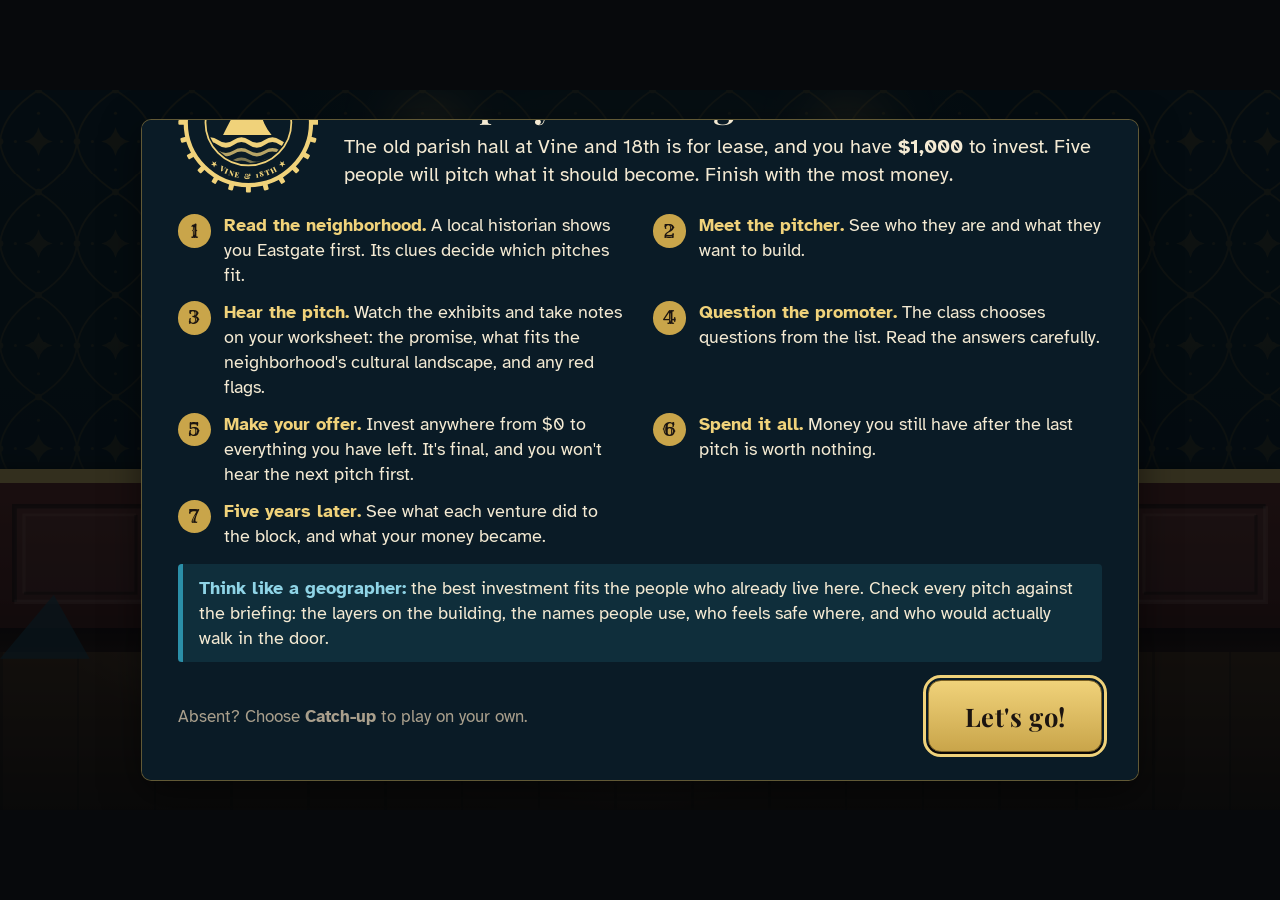
==== index.html @ dfb70f0d "The Eastgate Tank: AP Human Geography 3.2 investor game built on The Tank Same flow as the Transport" ====
<!doctype html>
<html lang="en">
<head>
  <meta charset="utf-8">
  <meta name="viewport" content="width=device-width, initial-scale=1">
  <title>The Eastgate Tank</title>
  <meta name="description" content="A Shark Tank-style investing game for AP Human Geography Unit 3: read a neighborhood's cultural landscape, hear five pitches for an empty church hall, invest $1,000, and see what happens five years later.">
  <link rel="icon" href="data:image/svg+xml,%3Csvg xmlns='http://www.w3.org/2000/svg' viewBox='0 0 64 64'%3E%3Cpath d='M6 44 Q30 30 38 6 Q44 30 58 44 Z' fill='%23c9a54a'/%3E%3Cpath d='M2 50 Q17 42 32 50 T62 50' stroke='%232b8fa8' stroke-width='5' fill='none'/%3E%3C/svg%3E">
  <link rel="stylesheet" href="css/fonts.css">
  <link rel="stylesheet" href="css/style.css">
</head>
<body>
  <main id="app" class="screen" aria-live="polite">
    <noscript><p style="padding:2rem">The Eastgate Tank needs JavaScript turned on.</p></noscript>
  </main>
  <script type="module" src="js/app.js"></script>
</body>
</html>
---- css/fonts.css ----
/* Self-hosted fonts (latin subset), so the site works even where Google Fonts is blocked. */
@font-face { font-family: 'Abril Fatface'; font-style: normal; font-weight: 400; font-display: swap; src: url(../assets/fonts/abril-fatface-400.woff2) format('woff2'); }
@font-face { font-family: 'Alfa Slab One'; font-style: normal; font-weight: 400; font-display: swap; src: url(../assets/fonts/alfa-slab-one-400.woff2) format('woff2'); }
@font-face { font-family: 'Atkinson Hyperlegible'; font-style: italic; font-weight: 400; font-display: swap; src: url(../assets/fonts/atkinson-hyperlegible-400-italic.woff2) format('woff2'); }
@font-face { font-family: 'Atkinson Hyperlegible'; font-style: normal; font-weight: 400; font-display: swap; src: url(../assets/fonts/atkinson-hyperlegible-400.woff2) format('woff2'); }
@font-face { font-family: 'Atkinson Hyperlegible'; font-style: normal; font-weight: 700; font-display: swap; src: url(../assets/fonts/atkinson-hyperlegible-700.woff2) format('woff2'); }
@font-face { font-family: 'Lobster'; font-style: normal; font-weight: 400; font-display: swap; src: url(../assets/fonts/lobster-400.woff2) format('woff2'); }
@font-face { font-family: 'Playfair Display'; font-style: italic; font-weight: 700; font-display: swap; src: url(../assets/fonts/playfair-display-700-italic.woff2) format('woff2'); }
@font-face { font-family: 'Playfair Display'; font-style: normal; font-weight: 700; font-display: swap; src: url(../assets/fonts/playfair-display-700.woff2) format('woff2'); }
@font-face { font-family: 'Playfair Display'; font-style: normal; font-weight: 900; font-display: swap; src: url(../assets/fonts/playfair-display-900.woff2) format('woff2'); }
@font-face { font-family: 'Rye'; font-style: normal; font-weight: 400; font-display: swap; src: url(../assets/fonts/rye-400.woff2) format('woff2'); }
@font-face { font-family: 'Sancreek'; font-style: normal; font-weight: 400; font-display: swap; src: url(../assets/fonts/sancreek-400.woff2) format('woff2'); }
---- css/style.css ----
/* The Tank: a Shark Tank set, lit by gaslight, in the early republic.
   Everything is sized in cqw (percent of the 16:9 screen width) so it reads the same on a
   projector, a laptop and a Chromebook. */

:root {
  --night: #07090c;
  --tank: #0b2230;          /* the blue wash of the set */
  --tank-2: #12394b;
  --water: #2b8fa8;
  --wood: #3a2415;
  --wood-2: #5a3822;
  --brass: #c9a54a;
  --brass-2: #f0d27a;
  --cream: #f4ead3;
  --paper: #efe3c6;
  --ink: #1b1410;
  --red: #b3342e;
  --green: #4f8a4a;
  --muted: #a99f8c;
  --display: 'Rye', 'Playfair Display', Georgia, serif;
  --serif: 'Playfair Display', Georgia, serif;
  --sans: 'Atkinson Hyperlegible', system-ui, sans-serif;
}

* { box-sizing: border-box; }
html, body { margin: 0; height: 100%; }
body {
  background: var(--night);
  color: var(--cream);
  font-family: var(--sans);
  display: grid;
  place-items: center;
  overflow: hidden;
}

/* 16:9 screen, letterboxed */
.screen {
  position: relative;
  width: min(100vw, 177.78vh);
  height: min(56.25vw, 100vh);
  container-type: size;
  overflow: hidden;
  background: var(--tank);
  font-size: 1.6cqw;
}

button { font: inherit; color: inherit; cursor: pointer; }
button:focus-visible, input:focus-visible, select:focus-visible { outline: 0.25cqw solid var(--brass-2); outline-offset: 0.2cqw; }

/* ---------- the set ---------- */
.set { position: absolute; inset: 0; }
.set .wall {            /* patterned wallpaper */
  position: absolute; inset: 0 0 22% 0;
  background:
    radial-gradient(ellipse 45% 65% at 50% 22%, rgba(90,190,220,.18), transparent 70%),
    linear-gradient(180deg, rgba(4,14,20,.1), rgba(4,14,20,.5)),
    url("data:image/svg+xml,%3Csvg xmlns='http://www.w3.org/2000/svg' viewBox='0 0 60 80'%3E%3Cg fill='none' stroke='%23d9b04c' stroke-width='1.4'%3E%3Cpath d='M30 0 Q58 18 60 40 Q58 62 30 80 Q2 62 0 40 Q2 18 30 0 Z'/%3E%3C/g%3E%3Cg fill='%23d9b04c'%3E%3Cpath d='M30 29 Q32 38 41 40 Q32 42 30 51 Q28 42 19 40 Q28 38 30 29 Z'/%3E%3Ccircle cx='30' cy='0' r='2.6'/%3E%3Ccircle cx='30' cy='80' r='2.6'/%3E%3Ccircle cx='0' cy='40' r='2.6'/%3E%3Ccircle cx='60' cy='40' r='2.6'/%3E%3Ccircle cx='30' cy='18' r='1.2'/%3E%3Ccircle cx='30' cy='62' r='1.2'/%3E%3Ccircle cx='12' cy='40' r='1.2'/%3E%3Ccircle cx='48' cy='40' r='1.2'/%3E%3C/g%3E%3C/svg%3E") 0 0 / 6cqw 8cqw,
    linear-gradient(180deg, #123746 0%, #0e2d3a 60%, #0a222d 100%);
}
.set .wall::before {       /* tone the pattern down so the stage light and emblem stand out */
  content: ''; position: absolute; inset: 0; background: rgba(9,28,37,.7);
}
.set .wall::after {        /* painted wainscot: raised panels, chair rail, baseboard */
  content: ''; position: absolute; left: 0; right: 0; bottom: 0; height: 30%;
  background:
    linear-gradient(180deg, rgba(0,0,0,0) 86%, #1a0a07 86%, #2a120d 100%),
    url("data:image/svg+xml,%3Csvg xmlns='http://www.w3.org/2000/svg' viewBox='0 0 100 100' preserveAspectRatio='none'%3E%3Crect x='9' y='16' width='82' height='66' fill='rgba(255,255,255,0.05)'/%3E%3Cpath d='M9 82 V16 H91' fill='none' stroke='rgba(0,0,0,0.45)' stroke-width='3'/%3E%3Cpath d='M91 16 V82 H9' fill='none' stroke='rgba(255,220,200,0.16)' stroke-width='3'/%3E%3Cpath d='M15 76 V22 H85' fill='none' stroke='rgba(255,220,200,0.12)' stroke-width='2'/%3E%3Cpath d='M85 22 V76 H15' fill='none' stroke='rgba(0,0,0,0.35)' stroke-width='2'/%3E%3C/svg%3E") 0 0 / 12.5cqw 86% repeat-x,
    linear-gradient(180deg, #6b2a25 0%, #56201c 60%, #3f1613 100%);
  border-top: 1.1cqw solid transparent;
  border-image: linear-gradient(180deg, #e2c16a 0 18%, #8a6a2c 18% 40%, #3b2412 40% 100%) 1;
  box-shadow: 0 -.3cqw .8cqw rgba(0,0,0,.45);
}
.set .floor {
  position: absolute; left: 0; right: 0; bottom: 0; height: 22%;
  background:
    radial-gradient(ellipse 35% 80% at 30% 0%, rgba(255,220,150,.28), transparent 70%),
    repeating-linear-gradient(90deg, rgba(0,0,0,.25) 0 0.2cqw, transparent 0.2cqw 6cqw),
    linear-gradient(180deg, #4a2d19, #22140b);
}
.set .lamp { position: absolute; top: 12%; width: 2cqw; height: 5cqw; border-radius: 1cqw 1cqw 0.3cqw 0.3cqw;
  background: linear-gradient(#ffe6a8, #f0b44a); box-shadow: 0 0 4cqw 2cqw rgba(255,200,110,.35); }
.set .lamp { top: 4.5%; width: 1.4cqw; height: 3.4cqw; }
.set .lamp.l { left: 33%; } .set .lamp.r { right: 33%; }
.set .sign {
  position: absolute; top: 3.5%; left: 50%; transform: translateX(-50%);
  font-family: var(--display); font-size: 3cqw; letter-spacing: .3cqw; color: var(--brass-2);
  padding: .4cqw 2cqw; border: .3cqw solid var(--brass); border-radius: .4cqw;
  background: rgba(0,0,0,.35); text-shadow: 0 0 1.2cqw rgba(240,210,122,.5);
}
.spot { position: absolute; pointer-events: none; inset: 0;
  background: radial-gradient(ellipse 22% 70% at var(--spot-x, 25%) 55%, rgba(255,236,190,.18), transparent 70%); }

/* ---------- common UI ---------- */
.btn {
  display: inline-flex; align-items: center; gap: .6em; justify-content: center;
  padding: .7em 1.4em; border-radius: .5em; border: .15cqw solid var(--brass);
  background: linear-gradient(180deg, #2a1a0f, #1a100a); color: var(--brass-2);
  font-family: var(--serif); font-weight: 700; font-size: 1.5cqw; letter-spacing: .02em;
  box-shadow: 0 .3cqw 0 #0a0604, 0 0 0 transparent; transition: transform .08s, box-shadow .2s;
}
.btn:hover { box-shadow: 0 .3cqw 0 #0a0604, 0 0 1.5cqw rgba(240,210,122,.25); }
.btn:active { transform: translateY(.2cqw); box-shadow: 0 .1cqw 0 #0a0604; }
.btn.primary { background: linear-gradient(180deg, var(--brass-2), var(--brass)); color: var(--ink); border-color: #7d6224; }
.btn.ghost { background: transparent; border-color: rgba(201,165,74,.5); color: var(--cream); }
.btn.big { font-size: 2cqw; }
.btn.small { font-size: 1.1cqw; padding: .45em .9em; }
.btn[disabled] { opacity: .4; cursor: default; }

.kicker { font-family: var(--sans); text-transform: uppercase; letter-spacing: .25em; font-size: 1.1cqw; color: var(--brass); font-weight: 700; }
.panel {
  background: rgba(5,12,18,.78); border: .15cqw solid rgba(201,165,74,.45); border-radius: .8cqw;
  box-shadow: 0 1cqw 3cqw rgba(0,0,0,.5); backdrop-filter: blur(4px);
}
.topbar {
  position: absolute; top: 1.4cqw; left: 1.6cqw; right: 1.6cqw; display: flex; justify-content: space-between; align-items: center;
  z-index: 5; pointer-events: none;
}
.topbar > * { pointer-events: auto; }
.chip { font-size: 1.05cqw; padding: .35em .8em; border-radius: 99em; background: rgba(0,0,0,.45); border: .1cqw solid rgba(201,165,74,.4); color: var(--cream); }
.chip b { color: var(--brass-2); }
.homebtn { background: none; border: none; color: var(--muted); font-size: 1.05cqw; }
.homebtn:hover { color: var(--cream); }

/* ---------- lobby ---------- */
.lobby { position: absolute; inset: 0; display: grid; place-items: center; text-align: center; }
.marquee { position: relative; padding: 2.4cqw 5cqw 2.2cqw; }
.marquee .bulbs { position: absolute; inset: 0; border: .5cqw solid var(--brass); border-radius: 1.2cqw;
  background: rgba(0,0,0,.35);
  box-shadow: inset 0 0 0 .5cqw #0b0704, 0 0 3cqw rgba(240,210,122,.25); }
.marquee .bulbs::before { content: ''; position: absolute; inset: .55cqw; border-radius: .8cqw;
  background: radial-gradient(circle, #ffe9a8 0 .28cqw, transparent .32cqw) 0 0 / 1.6cqw 1.6cqw;
  -webkit-mask: linear-gradient(#000 0 0) content-box, linear-gradient(#000 0 0); -webkit-mask-composite: xor; mask-composite: exclude;
  padding: .45cqw; animation: bulbs 1.6s steps(2) infinite; }
@keyframes bulbs { 50% { opacity: .55; } }
.marquee h1 { position: relative; margin: 0; font-family: var(--display); font-weight: 400; font-size: 9cqw; line-height: .95; color: var(--brass-2);
  text-shadow: 0 .4cqw 0 #6b4f1a, 0 0 2.5cqw rgba(240,210,122,.45); letter-spacing: .2cqw; }
.marquee .years { position: relative; font-family: var(--serif); font-size: 2.4cqw; color: var(--cream); letter-spacing: .6cqw; margin-top: .6cqw; }
.lobby .sub { background: rgba(5,12,18,.72); padding: .8cqw 1.6cqw; border-radius: .6cqw; font-size: 1.6cqw; color: var(--cream); max-width: 58cqw; margin: 2.2cqw auto 2.4cqw; line-height: 1.4; }
.lobby .choices { display: flex; gap: 1.6cqw; justify-content: center; flex-wrap: wrap; }
.lobby .meta { margin-top: 1.8cqw; font-size: 1.1cqw; color: var(--muted); }
.fin { position: absolute; bottom: 21%; width: 7cqw; height: 5cqw; background: #1a4a5e; clip-path: polygon(0 100%, 60% 0, 100% 100%); opacity: .7; animation: swim 14s linear infinite; }
@keyframes swim { from { left: -8%; } to { left: 108%; } }

/* ---------- character ---------- */
.actor { position: absolute; bottom: 4%; left: 4%; height: 84%; aspect-ratio: 400 / 520; z-index: 2; transition: left .9s cubic-bezier(.2,.8,.2,1), opacity .5s; }
.actor.offstage { left: -40%; opacity: 0; }
.actor:has(.sprite) { bottom: 0; }
.actor svg.char, .actor .sprite { width: 100%; height: 100%; display: block; overflow: visible; }
.actor .sprite { position: relative; }
.actor .sprite img { position: absolute; inset: 0; width: 100%; height: 100%; object-fit: contain; object-position: bottom; visibility: hidden; }
.actor .bob, .actor .sprite { animation: breathe 3.2s ease-in-out infinite; transform-origin: 50% 100%; }
.actor.talking .bob, .actor.talking .sprite { animation-duration: 1.6s; }
@keyframes breathe { 50% { transform: translateY(-.4%) scaleY(1.006); } }
.actor .m-mid, .actor .m-open, .actor .eyes-shut { display: none; }
.actor[data-mouth="mid"] .m-closed, .actor[data-mouth="open"] .m-closed { display: none; }
.actor[data-mouth="mid"] .m-mid, .actor[data-mouth="open"] .m-open { display: inline; }
.actor[data-blink="1"] .eyes-open { display: none; }
.actor[data-blink="1"] .eyes-shut { display: inline; }
.actor .shadow { position: absolute; left: 12%; right: 12%; bottom: -2%; height: 5%; border-radius: 50%; background: rgba(0,0,0,.45); filter: blur(.6cqw); z-index: -1; }

/* ---------- intro (the hallway) ---------- */
.intro { position: absolute; inset: 0; }
.intro .card { position: absolute; right: 4%; top: 12%; width: 52%; padding: 1.8cqw 2.6cqw; }
.intro .year { font-family: var(--display); font-size: 7cqw; line-height: .9; color: var(--brass-2); text-shadow: 0 .4cqw 0 #6b4f1a; }
.intro .place { font-family: var(--serif); font-style: italic; font-size: 2cqw; color: var(--cream); margin: .2cqw 0 1cqw; }
.intro .who { font-family: var(--serif); font-size: 3cqw; font-weight: 900; color: var(--cream); margin: 0; }
.intro .role { color: var(--muted); font-size: 1.35cqw; margin: .3cqw 0 1cqw; }
.intro .tagline { font-style: italic; font-size: 1.4cqw; margin-bottom: 1cqw; }
.intro .seeking { border-top: .12cqw solid rgba(201,165,74,.4); padding-top: 1cqw; font-size: 1.5cqw; }
.intro .seeking b { color: var(--brass-2); font-family: var(--serif); }
.prospectus { display: grid; grid-template-columns: auto 1fr; gap: .45cqw 1.2cqw; margin: 1.1cqw 0 0; font-size: 1.3cqw; line-height: 1.3; }
.prospectus dt { color: var(--brass); font-weight: 700; text-transform: uppercase; letter-spacing: .08em; font-size: .95cqw; padding-top: .2cqw; }
.prospectus dd { margin: 0; color: var(--cream); }
.intro .go { margin-top: 1.4cqw; display: flex; gap: 1cqw; align-items: center; }
.door { position: absolute; left: 3%; top: 10%; width: 36%; height: 72%; border: .5cqw solid var(--brass); border-bottom: none; border-radius: 16cqw 16cqw 0 0;
  background: radial-gradient(ellipse at 50% 100%, rgba(255,230,170,.35), rgba(0,0,0,.6) 70%); }
.intro .year.word { font-size: 4.4cqw; line-height: 1; }
.paper .reveal-art { break-inside: avoid; margin: 0 0 .8cqw; aspect-ratio: 16 / 9; border: .2cqw solid var(--ink); overflow: hidden; background: #ddd; }
.stamp-year { animation: stampin .5s cubic-bezier(.2,1.6,.4,1) both; }
@keyframes stampin { from { transform: scale(1.6); opacity: 0; } }

/* ---------- pitch ---------- */
.easel { position: absolute; right: 2.5%; top: 9%; width: 53%; z-index: 3; perspective: 120cqw; }
.exhibit {
  position: relative; background: var(--paper); color: var(--ink); border-radius: .5cqw;
  box-shadow: 0 1.4cqw 3cqw rgba(0,0,0,.55), inset 0 0 6cqw rgba(120,90,40,.22);
  padding: 1.3cqw 1.6cqw 1.4cqw; display: flex; flex-direction: column; gap: .5cqw;
  border: .45cqw solid #6b4a2b; transform: rotate(-.5deg);
  animation: flip .45s cubic-bezier(.2,.9,.3,1.2) both;
}
@keyframes flip { from { transform: rotate(-.5deg) translateY(-4%) rotateX(35deg); opacity: 0; } }
.ex-head { display: flex; justify-content: space-between; align-items: center; }
.exhibit .label { font-weight: 700; letter-spacing: .3em; font-size: 1cqw; color: var(--red); text-transform: uppercase; }
.dots { display: flex; gap: .35cqw; }
.dots i { width: .7cqw; height: .7cqw; border-radius: 50%; border: .12cqw solid #8a6a44; }
.dots i.past { background: #8a6a44; }
.dots i.now { background: var(--red); border-color: var(--red); }
.ex-title { font-family: var(--serif); font-weight: 900; font-size: 2.7cqw; line-height: 1.05; }
.ex-body { flex: 1; min-height: 0; display: grid; grid-template-columns: 63% 1fr; gap: 1.3cqw; align-items: start; }
.ex-art { width: 100%; aspect-ratio: 400 / 300; background: #f7efdc; border: .15cqw solid #8a6a44; border-radius: .4cqw; overflow: hidden; }
.ex-art svg { width: 100%; height: 100%; display: block; }
.ex-art img, .why-art img, .reveal-art img { width: 100%; height: 100%; display: block; object-fit: cover; }
.ex-lead { font-weight: 700; font-size: 1.5cqw; line-height: 1.3; margin-bottom: .6cqw; color: #3b2e22; }
.ex-facts { margin: 0; padding-left: 1.2cqw; font-size: 1.32cqw; line-height: 1.35; color: #2a2019; }
.ex-facts li { margin-bottom: .45cqw; }
.ex-facts li::marker { color: var(--red); }

/* exhibit gallery */
.gallery { position: absolute; inset: 0; z-index: 30; background: #050b10; padding: 2.4cqw 3cqw; display: flex; flex-direction: column; }
.g-head { display: flex; justify-content: space-between; align-items: end; margin-bottom: 1.4cqw; }
.g-head h2 { font-family: var(--serif); font-size: 2.8cqw; margin: .2cqw 0 0; }
.g-grid { flex: 1; overflow: auto; display: grid; grid-template-columns: repeat(5, 1fr); gap: 1.2cqw; align-content: start; }
.g-thumb { padding: 0; border: .15cqw solid rgba(201,165,74,.5); border-radius: .6cqw; background: var(--paper); color: var(--ink); text-align: left; overflow: hidden; }
.g-thumb:hover { border-color: var(--brass-2); transform: translateY(-.2cqw); }
.g-art svg, .g-art img { width: 100%; display: block; aspect-ratio: 400 / 300; object-fit: cover; }
.g-cap { padding: .6cqw .8cqw; font-size: 1.15cqw; line-height: 1.25; }
.g-cap b { color: var(--red); margin-right: .3em; }
.g-one { position: relative; flex: 1; }
.g-one .exhibit { position: absolute; inset: 0 8% 1cqw; animation: none; transform: none; }
.g-one .ex-title { font-size: 3.2cqw; }
.g-one .ex-lead { font-size: 1.7cqw; }
.g-one .ex-facts { font-size: 1.55cqw; }
.g-nav { display: flex; justify-content: center; gap: 1cqw; }

.captions { position: absolute; left: 38%; right: 2.5%; bottom: 9%; z-index: 4; text-align: center; min-height: 11cqw; display: flex; align-items: flex-end; justify-content: center; }
.captions .line { display: inline; font-size: 2.35cqw; line-height: 1.45; font-weight: 700; padding: .25em .6em; border-radius: .3em;
  background: rgba(3,8,12,.82); box-decoration-break: clone; -webkit-box-decoration-break: clone; }
.captions .w { color: rgba(244,234,211,.45); transition: color .12s; }
.captions .w.said { color: var(--cream); }
.captions.off { display: none; }

.transport { position: absolute; left: 38%; right: 2.5%; bottom: 2.2%; z-index: 5; display: flex; align-items: center; gap: 1cqw; }
.transport .bar { flex: 1; height: .5cqw; background: rgba(255,255,255,.15); border-radius: 1cqw; overflow: hidden; cursor: pointer; }
.transport .bar i { display: block; height: 100%; width: 0; background: var(--brass); }
.transport .time { font-variant-numeric: tabular-nums; font-size: 1.05cqw; color: var(--muted); min-width: 8cqw; text-align: center; }
.icon { width: 3.2cqw; height: 3.2cqw; border-radius: 50%; border: .12cqw solid rgba(201,165,74,.6); background: rgba(0,0,0,.45); color: var(--brass-2);
  display: grid; place-items: center; font-size: 1.3cqw; padding: 0; }
.icon svg { width: 45%; height: 45%; fill: currentColor; }
.bigplay { position: absolute; left: 50%; top: 42%; transform: translate(-50%, -50%); z-index: 6; }

/* ---------- questions ---------- */
.qa { position: absolute; inset: 0; }
.qa .actor { height: 62%; left: 1%; bottom: 3%; }
.qa .head { position: absolute; left: 4%; top: 9%; right: 4%; display: flex; justify-content: space-between; align-items: end; }
.qa h2, .decide h2, .closed h2, .reveal h2 { font-family: var(--serif); font-weight: 900; font-size: 3.2cqw; margin: .2cqw 0 0; color: var(--cream); }
.qa .count { font-size: 1.4cqw; color: var(--brass-2); }
.qlist { position: absolute; right: 4%; top: 20%; width: 50%; display: flex; flex-direction: column; gap: .8cqw; }
.qbtn { text-align: left; padding: 1cqw 1.3cqw; border-radius: .6cqw; border: .12cqw solid rgba(201,165,74,.45); background: rgba(5,12,18,.8); font-size: 1.55cqw; line-height: 1.3; display: flex; gap: 1cqw; align-items: baseline; }
.qbtn .n { font-family: var(--display); color: var(--brass); font-size: 1.4cqw; min-width: 1.6cqw; }
.qbtn:hover { border-color: var(--brass-2); background: rgba(20,40,55,.9); }
.qbtn.asked { border-color: var(--water); background: rgba(43,143,168,.18); }
.qbtn.asked::after { content: 'asked'; margin-left: auto; font-size: .95cqw; text-transform: uppercase; letter-spacing: .15em; color: var(--water); }
.qbtn.spent { opacity: .38; }
.bubble { position: absolute; left: 26%; top: 20%; width: 44%; max-height: 64%; overflow: auto; padding: 1.8cqw 2cqw; background: var(--cream); color: var(--ink); border-radius: 1.2cqw;
  font-size: 1.85cqw; line-height: 1.45; box-shadow: 0 1cqw 3cqw rgba(0,0,0,.5); z-index: 4; }
.bubble::before { content: ''; position: absolute; left: -1.6cqw; top: 40%; border: 1cqw solid transparent; border-right: 1.6cqw solid var(--cream); }
.bubble .asked-q { font-weight: 700; color: #6b4a2b; font-size: 1.35cqw; margin-bottom: .8cqw; }
.bubble .caret { display: inline-block; width: .5ch; background: var(--ink); animation: blink 1s steps(2) infinite; }
@keyframes blink { 50% { opacity: 0; } }
.bubble .back { margin-top: 1.2cqw; }
.bubble .back .btn { font-size: 1.2cqw; }
.qa .foot { position: absolute; right: 4%; bottom: 5%; display: flex; gap: 1cqw; }

/* ---------- decision ---------- */
.decide, .closed { position: absolute; inset: 0; display: grid; place-items: center; }
.decide .panel, .closed .panel { width: 64%; padding: 2.6cqw 3.2cqw; text-align: center; }
.decide p, .closed p { font-size: 1.7cqw; line-height: 1.45; margin: .8cqw 0; }
.decide .rules { text-align: left; margin: 1.4cqw auto; max-width: 46cqw; font-size: 1.5cqw; line-height: 1.5; }
.decide .rules li { margin: .3cqw 0; }
.timer { font-family: var(--display); font-size: 7cqw; color: var(--brass-2); margin: .6cqw 0; font-variant-numeric: tabular-nums; }
.timer.done { color: var(--red); animation: blink 1s steps(2) 3; }
.final-banner { display: inline-block; background: var(--red); color: #fff; font-weight: 700; letter-spacing: .15em; text-transform: uppercase; font-size: 1.2cqw; padding: .4em 1em; border-radius: .3em; margin-bottom: .6cqw; }
.ledger { display: flex; gap: 1.2cqw; justify-content: center; align-items: stretch; margin: 1.4cqw 0; }
.ledger .cell { background: rgba(0,0,0,.35); border-radius: .6cqw; padding: .9cqw 1.4cqw; min-width: 13cqw; }
.ledger .cell .k { font-size: 1cqw; letter-spacing: .15em; text-transform: uppercase; color: var(--muted); }
.ledger .cell .v { font-family: var(--serif); font-weight: 900; font-size: 2.8cqw; color: var(--brass-2); font-variant-numeric: tabular-nums; }
.offer { display: flex; justify-content: center; align-items: center; gap: 1cqw; margin: 1cqw 0 1.4cqw; }
.offer label { font-size: 1.6cqw; }
.money { display: inline-flex; align-items: center; background: var(--cream); color: var(--ink); border-radius: .5cqw; padding: 0 .8cqw; font-size: 2.6cqw; font-family: var(--serif); font-weight: 900; }
.money input { width: 12cqw; border: none; background: transparent; font: inherit; color: inherit; padding: .4cqw .2cqw; }
.money input:focus { outline: none; }
input[type=range].slider { width: 60%; accent-color: var(--brass); }
.err { color: #ff9b8f; font-size: 1.3cqw; min-height: 1.6cqw; }

/* ---------- reveal ---------- */
.reveal { position: absolute; inset: 0; }
.paper {
  position: absolute; left: 42%; top: 48%; width: 64%; height: 80%; transform: translate(-50%, -50%) rotate(-.6deg);
  background: var(--paper); color: var(--ink); padding: 2cqw 3cqw; border-radius: .2cqw;
  box-shadow: 0 2cqw 5cqw rgba(0,0,0,.6), inset 0 0 8cqw rgba(120,90,40,.3);
  animation: spin-in .9s cubic-bezier(.2,.9,.3,1) both; display: flex; flex-direction: column;
}
@keyframes spin-in { from { transform: translate(-50%, -50%) rotate(-540deg) scale(.1); opacity: 0; } }
.paper .mast { text-align: center; border-bottom: .35cqw double var(--ink); padding-bottom: .4cqw; }
.paper .mast .name { font-family: var(--display); font-size: 3.4cqw; letter-spacing: .1cqw; }
.paper .mast .dateline { display: flex; justify-content: space-between; font-size: 1cqw; letter-spacing: .15em; text-transform: uppercase; border-top: .12cqw solid var(--ink); margin-top: .3cqw; padding-top: .3cqw; }
.paper h3 { font-family: var(--serif); font-weight: 900; font-size: 3.4cqw; line-height: 1.05; margin: 1cqw 0 .3cqw; text-align: center; text-transform: uppercase; }
.paper .subhead { font-family: var(--serif); font-style: italic; text-align: center; font-size: 1.7cqw; margin-bottom: 1cqw; }
.paper .cols { columns: 2; column-gap: 2.4cqw; column-rule: .1cqw solid rgba(27,20,16,.35); font-size: 1.32cqw; line-height: 1.42; flex: 1; overflow: hidden; }
.paper .cols p { margin: 0 0 .7cqw; }
.paper .impact { font-weight: 700; }
.payout-stamp {
  position: absolute; right: 2.5%; top: 38%; width: 21%; transform: rotate(-7deg); z-index: 3;
  border: .45cqw solid var(--red); color: var(--red); background: rgba(239,227,198,.9); border-radius: .6cqw; padding: .6cqw 1.4cqw; text-align: center;
  font-family: var(--serif); font-weight: 900; animation: stampin .45s cubic-bezier(.2,1.6,.4,1) 1s both;
}
.payout-stamp.win { border-color: var(--green); color: var(--green); }
.payout-stamp .k { font-size: 1.05cqw; letter-spacing: .2em; text-transform: uppercase; }
.payout-stamp .v { font-size: 4.2cqw; line-height: 1; }
.payout-stamp .x { font-family: var(--sans); font-size: 1.5cqw; margin-top: .3cqw; color: var(--ink); }
.payout-stamp .x b { font-family: var(--serif); font-size: 2.2cqw; }
.payout-stamp .eg { font-family: var(--sans); font-size: 1.2cqw; color: #3b2e22; font-weight: 700; margin-top: .3cqw; }
.payout-stamp .you { font-family: var(--sans); font-size: 1.2cqw; margin-top: .3cqw; color: var(--ink); }
.reveal .nav { position: absolute; bottom: 4%; right: 2.5%; width: 21%; display: flex; flex-direction: column-reverse; align-items: stretch; gap: .8cqw; z-index: 5; }
/* "why it mattered" and "big picture" */
.why { position: absolute; left: 3%; top: 6%; width: 72%; height: 90%; padding: 1.6cqw 2.2cqw; display: flex; flex-direction: column; gap: 1cqw; }
.why.big { width: 72%; }
.why h2 .yr { font-family: var(--sans); font-size: 1.6cqw; color: var(--brass); font-weight: 700; margin-left: .6em; }
.why-head { display: flex; justify-content: space-between; align-items: flex-start; gap: 1.5cqw; }
.why-art { width: 12.5cqw; flex: none; aspect-ratio: 400 / 300; background: #f7efdc; border-radius: .5cqw; overflow: hidden; border: .2cqw solid var(--brass); }
.why-art svg { width: 100%; height: 100%; display: block; }
.why-grid { display: grid; grid-template-columns: 1fr 1fr; gap: 2cqw; flex: 1; min-height: 0; }
.why-grid h3 { font-family: var(--serif); color: var(--brass-2); font-size: 1.8cqw; margin: 0 0 .6cqw; }
.why-grid ul { margin: 0; padding-left: 1.4cqw; font-size: 1.3cqw; line-height: 1.36; }
.why-grid li { margin-bottom: .55cqw; }
.why-grid li::marker { color: var(--brass); }
.why-connect { background: rgba(201,165,74,.15); border-left: .4cqw solid var(--brass); padding: .8cqw 1.2cqw; font-size: 1.4cqw; border-radius: .3cqw; }
.why-connect b { color: var(--brass-2); }
.timeline { list-style: none; display: grid; grid-template-columns: repeat(6, 1fr); gap: .8cqw; margin: .4cqw 0 .6cqw; padding: 0; position: relative; }
.timeline::before { content: ''; position: absolute; left: 2%; right: 2%; top: 1.3cqw; height: .25cqw; background: var(--brass); }
.timeline li { position: relative; padding-top: 3cqw; }
.timeline li::before { content: ''; position: absolute; top: .7cqw; left: 0; width: 1.3cqw; height: 1.3cqw; border-radius: 50%; background: var(--brass-2); border: .25cqw solid #0b2230; }
.timeline .ty { font-family: var(--display); color: var(--brass-2); font-size: 1.7cqw; }
.timeline .tt { font-weight: 700; font-size: 1.2cqw; margin: .2cqw 0; }
.timeline .td { font-size: 1.05cqw; color: var(--muted); line-height: 1.3; }
.why .lowell p { font-size: 1.5cqw; line-height: 1.45; margin: 0; background: rgba(43,143,168,.18); border: .12cqw solid var(--water); border-radius: .5cqw; padding: 1cqw 1.2cqw; }
.reveal .curtain { position: absolute; inset: 0; display: grid; place-items: center; text-align: center; }
.reveal .curtain .panel { padding: 3cqw 4cqw; width: 60%; }
.summary { width: 100%; border-collapse: collapse; font-size: 1.5cqw; margin: 1cqw 0; }
.summary th, .summary td { padding: .5cqw .8cqw; border-bottom: .1cqw solid rgba(201,165,74,.3); text-align: left; }
.summary td.num, .summary th.num { text-align: right; font-variant-numeric: tabular-nums; }
.summary tfoot td { font-weight: 700; color: var(--brass-2); border-bottom: none; font-size: 1.8cqw; }

/* ---------- teacher ---------- */
.teacher { position: absolute; inset: 0; display: flex; flex-direction: column; padding: 4.5cqw 3cqw 2cqw; }
.teacher h2 { font-family: var(--serif); font-size: 2.6cqw; margin: 0 0 1cqw; }
.tabs { display: flex; gap: .5cqw; border-bottom: .12cqw solid rgba(201,165,74,.4); margin-bottom: 1.4cqw; }
.tabs button { background: none; border: none; padding: .7cqw 1.2cqw; font-size: 1.3cqw; color: var(--muted); border-bottom: .3cqw solid transparent; }
.tabs button[aria-selected="true"] { color: var(--brass-2); border-color: var(--brass); }
.tpane { flex: 1; overflow: auto; font-size: 1.3cqw; line-height: 1.45; padding-right: 1cqw; }
.tpane h3 { font-family: var(--serif); font-size: 1.8cqw; margin: 1.4cqw 0 .6cqw; color: var(--brass-2); }
.tpane .row { display: flex; gap: 1.2cqw; align-items: center; margin: .8cqw 0; flex-wrap: wrap; }
.tpane select, .tpane input[type=number], .tpane input[type=text], .tpane input[type=password] {
  font: inherit; background: var(--cream); color: var(--ink); border: none; border-radius: .4cqw; padding: .4cqw .7cqw; }
.order { list-style: none; padding: 0; margin: .6cqw 0; display: flex; flex-direction: column; gap: .5cqw; max-width: 60cqw; }
.order li { display: flex; align-items: center; gap: 1cqw; background: rgba(0,0,0,.35); border-radius: .4cqw; padding: .5cqw .9cqw; }
.order li .n { font-family: var(--display); color: var(--brass); width: 2cqw; }
.order li .t { flex: 1; }
.lock { position: absolute; inset: 0; display: grid; place-items: center; }
.lock .panel { padding: 3cqw 3.6cqw; width: 44%; text-align: center; }
.lock input { font-size: 1.8cqw; width: 100%; margin: 1.2cqw 0 .6cqw; padding: .6cqw 1cqw; border-radius: .5cqw; border: none; background: var(--cream); color: var(--ink); text-align: center; }
.calc { border-collapse: collapse; font-size: 1.4cqw; }
.calc td, .calc th { padding: .4cqw .8cqw; text-align: left; border-bottom: .1cqw solid rgba(201,165,74,.25); }
.calc td.num { text-align: right; font-variant-numeric: tabular-nums; }
.calc input { width: 9cqw; }
.note-list { margin: .3cqw 0 1cqw 1.2cqw; padding: 0; }
.note-list li { margin: .3cqw 0; }
.faqnote { margin: .5cqw 0 .9cqw; }
.faqnote .q { font-weight: 700; }
.faqnote .n { color: var(--muted); }
.board { border-collapse: collapse; font-size: 1.3cqw; margin-top: .6cqw; }
.board td, .board th { padding: .35cqw .7cqw; border-bottom: .1cqw solid rgba(201,165,74,.25); }
.board td.num { text-align: right; font-variant-numeric: tabular-nums; }
.board input { width: 7cqw; }
.board input.name { width: 12cqw; }

.toast { position: absolute; left: 50%; bottom: 4%; transform: translateX(-50%); background: var(--cream); color: var(--ink); padding: .6cqw 1.4cqw; border-radius: .5cqw; font-size: 1.3cqw; z-index: 20; }


/* ---------- The Tank emblem projected on the wall ---------- */
.gobo { position: absolute; aspect-ratio: 1; color: #ffe7b0; opacity: .2; mix-blend-mode: screen; pointer-events: none;
  filter: blur(.08cqw) drop-shadow(0 0 1.4cqw rgba(255,214,140,.7)); animation: gobo-flicker 7s ease-in-out infinite; }
.gobo::before { content: ''; position: absolute; inset: -18%; border-radius: 50%; z-index: -1;
  background: radial-gradient(circle, rgba(255,222,160,.55) 0%, rgba(255,222,160,.18) 45%, transparent 70%); }
.gobo svg { width: 100%; height: 100%; display: block; overflow: visible; }
.gobo.left { left: 6%; top: 7%; width: 34cqw; }
.gobo.qa { left: 1%; top: 30%; width: 25cqw; }
.gobo.center { left: 50%; top: 50%; width: 44cqw; transform: translate(-50%, -52%); opacity: .16; }
@keyframes gobo-flicker { 0%, 100% { opacity: .2; } 47% { opacity: .23; } 50% { opacity: .17; } 53% { opacity: .22; } }
.gobo.center { animation: none; }

/* ---------- podium with the venture's logo ---------- */
.podium { position: absolute; left: 5%; bottom: 0; width: 31%; height: 27%; z-index: 3; }
.podium-top { position: absolute; left: -3%; right: -3%; top: 0; height: 9%; border-radius: .4cqw; background: linear-gradient(180deg, #7a5230, #4a2d19); border: .2cqw solid #c9a54a; box-shadow: 0 .6cqw 1.2cqw rgba(0,0,0,.5); }
.podium-face { position: absolute; left: 0; right: 0; top: 8%; bottom: 0; background: linear-gradient(180deg, #5a3822, #2a180c);
  border: .25cqw solid #c9a54a; border-bottom: none; display: grid; place-items: center; padding: .6cqw .8cqw; box-shadow: inset 0 0 3cqw rgba(0,0,0,.6); }
.podium-face svg { width: 100%; height: 100%; display: block; }
.podium-name { font-family: var(--display); color: var(--brass-2); font-size: 2.2cqw; text-align: center; }

/* ---------- venture logo on the intro card and question screen ---------- */
.intro .card { overflow: visible; }
.card-logo { position: absolute; top: 1.2cqw; right: 1.6cqw; width: 22cqw; aspect-ratio: 2; }
.card-logo svg { width: 100%; height: 100%; display: block; filter: drop-shadow(0 .4cqw .8cqw rgba(0,0,0,.5)); }
.qa-title { display: flex; align-items: center; gap: 1.2cqw; }
.qa-icon { width: 6.5cqw; height: 6.5cqw; flex: none; }
.qa-icon:empty { display: none; }
.qa-icon svg { width: 100%; height: 100%; display: block; }

/* ---------- lobby tools and directions ---------- */
.lobby-tools { display: flex; gap: 1cqw; justify-content: center; margin-top: 1.4cqw; }
.modal { position: absolute; inset: 0; z-index: 40; background: rgba(3,7,10,.78); display: grid; place-items: center; animation: fade .25s ease both; }
@keyframes fade { from { opacity: 0; } }
.howto { width: 78%; max-height: 92%; overflow: auto; padding: 2.2cqw 2.8cqw; background: #0a1b26; }
.howto-head { display: flex; gap: 2cqw; align-items: center; }
.howto-emblem { width: 11cqw; flex: none; color: var(--brass-2); }
.howto-emblem svg { width: 100%; display: block; }
.howto h2 { font-family: var(--serif); font-size: 3cqw; margin: .2cqw 0 .4cqw; }
.howto .lede { font-size: 1.55cqw; line-height: 1.4; margin: 0; }
.howto-steps { counter-reset: step; list-style: none; padding: 0; margin: 1.6cqw 0 1.2cqw; display: grid; grid-template-columns: 1fr 1fr; gap: .9cqw 2cqw; }
.howto-steps li { counter-increment: step; position: relative; padding-left: 3.6cqw; font-size: 1.4cqw; line-height: 1.4; }
.howto-steps li::before { content: counter(step); position: absolute; left: 0; top: .1cqw; width: 2.6cqw; height: 2.6cqw; border-radius: 50%;
  background: var(--brass); color: var(--ink); font-family: var(--display); font-size: 1.5cqw; display: grid; place-items: center; }
.howto-steps b { color: var(--brass-2); }
.howto-tip { background: rgba(43,143,168,.16); border-left: .4cqw solid var(--water); padding: .9cqw 1.3cqw; font-size: 1.4cqw; line-height: 1.4; border-radius: .3cqw; }
.howto-tip b { color: #8fd4e6; }
.howto-foot { display: flex; justify-content: space-between; align-items: center; margin-top: 1.4cqw; font-size: 1.3cqw; color: var(--muted); }

.nw { white-space: nowrap; }

@media (prefers-reduced-motion: reduce) {
  *, *::before, *::after { animation-duration: .01ms !important; animation-iteration-count: 1 !important; transition-duration: .01ms !important; }
}
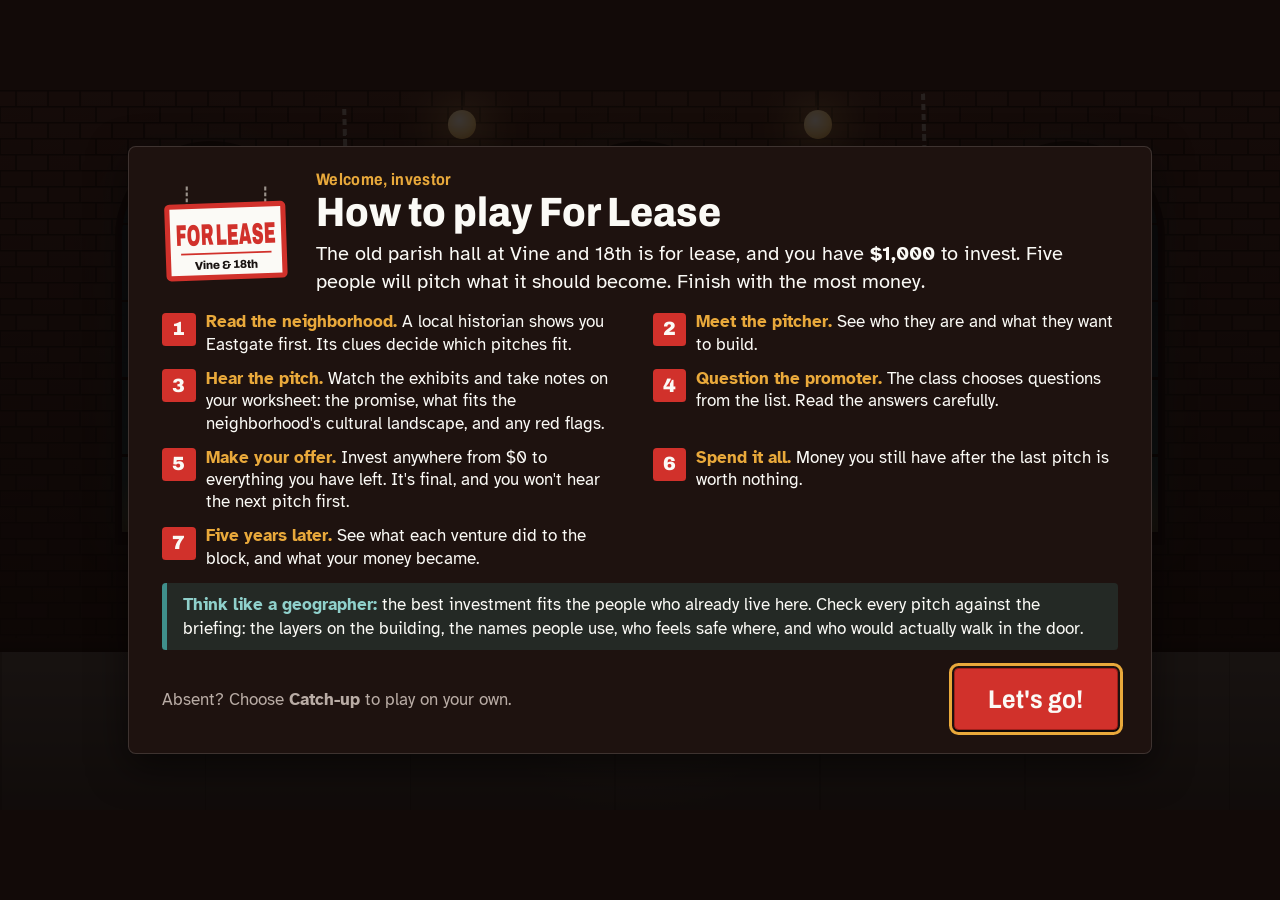
==== commit 1b6eda5d: "Rebrand as For Lease: Vine & 18th with a modern set New look: pitch night inside the parish hall (br" ====
--- a/index.html
+++ b/index.html
@@ -3,15 +3,15 @@
 <head>
   <meta charset="utf-8">
   <meta name="viewport" content="width=device-width, initial-scale=1">
-  <title>The Eastgate Tank</title>
-  <meta name="description" content="A Shark Tank-style investing game for AP Human Geography Unit 3: read a neighborhood's cultural landscape, hear five pitches for an empty church hall, invest $1,000, and see what happens five years later.">
-  <link rel="icon" href="data:image/svg+xml,%3Csvg xmlns='http://www.w3.org/2000/svg' viewBox='0 0 64 64'%3E%3Cpath d='M6 44 Q30 30 38 6 Q44 30 58 44 Z' fill='%23c9a54a'/%3E%3Cpath d='M2 50 Q17 42 32 50 T62 50' stroke='%232b8fa8' stroke-width='5' fill='none'/%3E%3C/svg%3E">
+  <title>For Lease: Vine &amp; 18th</title>
+  <meta name="description" content="An investing game for AP Human Geography Unit 3: read a neighborhood's cultural landscape, hear five pitches for an empty church hall, invest $1,000, and see what happens five years later.">
+  <link rel="icon" href="data:image/svg+xml,%3Csvg xmlns='http://www.w3.org/2000/svg' viewBox='0 0 64 64'%3E%3Crect x='4' y='14' width='56' height='40' rx='3' fill='%23fbfaf6' stroke='%23d1312b' stroke-width='6'/%3E%3Crect x='14' y='26' width='36' height='6' fill='%23d1312b'/%3E%3Crect x='14' y='38' width='24' height='5' fill='%2317110f'/%3E%3C/svg%3E">
   <link rel="stylesheet" href="css/fonts.css">
   <link rel="stylesheet" href="css/style.css">
 </head>
 <body>
   <main id="app" class="screen" aria-live="polite">
-    <noscript><p style="padding:2rem">The Eastgate Tank needs JavaScript turned on.</p></noscript>
+    <noscript><p style="padding:2rem">For Lease needs JavaScript turned on.</p></noscript>
   </main>
   <script type="module" src="js/app.js"></script>
 </body>
--- a/css/fonts.css
+++ b/css/fonts.css
@@ -1,12 +1,10 @@
 /* Self-hosted fonts (latin subset), so the site works even where Google Fonts is blocked. */
-@font-face { font-family: 'Abril Fatface'; font-style: normal; font-weight: 400; font-display: swap; src: url(../assets/fonts/abril-fatface-400.woff2) format('woff2'); }
 @font-face { font-family: 'Alfa Slab One'; font-style: normal; font-weight: 400; font-display: swap; src: url(../assets/fonts/alfa-slab-one-400.woff2) format('woff2'); }
 @font-face { font-family: 'Atkinson Hyperlegible'; font-style: italic; font-weight: 400; font-display: swap; src: url(../assets/fonts/atkinson-hyperlegible-400-italic.woff2) format('woff2'); }
 @font-face { font-family: 'Atkinson Hyperlegible'; font-style: normal; font-weight: 400; font-display: swap; src: url(../assets/fonts/atkinson-hyperlegible-400.woff2) format('woff2'); }
 @font-face { font-family: 'Atkinson Hyperlegible'; font-style: normal; font-weight: 700; font-display: swap; src: url(../assets/fonts/atkinson-hyperlegible-700.woff2) format('woff2'); }
-@font-face { font-family: 'Lobster'; font-style: normal; font-weight: 400; font-display: swap; src: url(../assets/fonts/lobster-400.woff2) format('woff2'); }
 @font-face { font-family: 'Playfair Display'; font-style: italic; font-weight: 700; font-display: swap; src: url(../assets/fonts/playfair-display-700-italic.woff2) format('woff2'); }
 @font-face { font-family: 'Playfair Display'; font-style: normal; font-weight: 700; font-display: swap; src: url(../assets/fonts/playfair-display-700.woff2) format('woff2'); }
 @font-face { font-family: 'Playfair Display'; font-style: normal; font-weight: 900; font-display: swap; src: url(../assets/fonts/playfair-display-900.woff2) format('woff2'); }
 @font-face { font-family: 'Rye'; font-style: normal; font-weight: 400; font-display: swap; src: url(../assets/fonts/rye-400.woff2) format('woff2'); }
-@font-face { font-family: 'Sancreek'; font-style: normal; font-weight: 400; font-display: swap; src: url(../assets/fonts/sancreek-400.woff2) format('woff2'); }
+@font-face { font-family: 'Archivo'; font-style: normal; font-weight: 100 900; font-stretch: 62% 125%; font-display: swap; src: url(../assets/fonts/archivo-latin-wdth.woff2) format('woff2-variations'), url(../assets/fonts/archivo-latin-wdth.woff2) format('woff2'); }
--- a/css/style.css
+++ b/css/style.css
@@ -1,24 +1,31 @@
-/* The Tank: a Shark Tank set, lit by gaslight, in the early republic.
+/* For Lease: pitch night inside the empty parish hall at Vine and 18th.
+   A dark brick hall at night, three tall arched windows with the city behind them, globe
+   pendants, a concrete floor, and the red-and-white FOR LEASE sign as the brand.
    Everything is sized in cqw (percent of the 16:9 screen width) so it reads the same on a
    projector, a laptop and a Chromebook. */
 
 :root {
-  --night: #07090c;
-  --tank: #0b2230;          /* the blue wash of the set */
-  --tank-2: #12394b;
-  --water: #2b8fa8;
-  --wood: #3a2415;
-  --wood-2: #5a3822;
-  --brass: #c9a54a;
-  --brass-2: #f0d27a;
-  --cream: #f4ead3;
-  --paper: #efe3c6;
-  --ink: #1b1410;
-  --red: #b3342e;
-  --green: #4f8a4a;
-  --muted: #a99f8c;
-  --display: 'Rye', 'Playfair Display', Georgia, serif;
-  --serif: 'Playfair Display', Georgia, serif;
+  --night: #120a08;         /* letterbox */
+  --brick: #3b201b;
+  --brick-2: #24130f;
+  --sign: #d1312b;          /* lease-sign red */
+  --sign-dark: #9e1f1a;
+  --white: #fbfaf6;
+  --marigold: #e9a93b;
+  --teal: #3f8f8b;
+  --concrete: #5f5955;
+  --ink: #17110f;
+  --muted: #b9aca5;
+  --paper: #f2ead8;         /* newsprint for The Eastgate Courier */
+  --cream: var(--white);
+  --red: var(--sign);
+  --green: #2f8a57;
+  --water: var(--teal);
+  --brass: var(--marigold);
+  --brass-2: #f3c56b;
+  --display: 'Archivo', 'Atkinson Hyperlegible', system-ui, sans-serif;
+  --serif: 'Archivo', 'Atkinson Hyperlegible', system-ui, sans-serif;
+  --news: 'Playfair Display', Georgia, serif;
   --sans: 'Atkinson Hyperlegible', system-ui, sans-serif;
 }
 
@@ -26,7 +33,7 @@
 html, body { margin: 0; height: 100%; }
 body {
   background: var(--night);
-  color: var(--cream);
+  color: var(--white);
   font-family: var(--sans);
   display: grid;
   place-items: center;
@@ -40,106 +47,123 @@
   height: min(56.25vw, 100vh);
   container-type: size;
   overflow: hidden;
-  background: var(--tank);
+  background: var(--brick-2);
   font-size: 1.6cqw;
 }
 
 button { font: inherit; color: inherit; cursor: pointer; }
-button:focus-visible, input:focus-visible, select:focus-visible { outline: 0.25cqw solid var(--brass-2); outline-offset: 0.2cqw; }
-
-/* ---------- the set ---------- */
+button:focus-visible, input:focus-visible, select:focus-visible { outline: 0.25cqw solid var(--marigold); outline-offset: 0.2cqw; }
+
+/* ---------- the set: the hall at night ---------- */
 .set { position: absolute; inset: 0; }
-.set .wall {            /* patterned wallpaper */
+.set .wall {            /* brick in running bond, darkened toward the floor */
   position: absolute; inset: 0 0 22% 0;
   background:
-    radial-gradient(ellipse 45% 65% at 50% 22%, rgba(90,190,220,.18), transparent 70%),
-    linear-gradient(180deg, rgba(4,14,20,.1), rgba(4,14,20,.5)),
-    url("data:image/svg+xml,%3Csvg xmlns='http://www.w3.org/2000/svg' viewBox='0 0 60 80'%3E%3Cg fill='none' stroke='%23d9b04c' stroke-width='1.4'%3E%3Cpath d='M30 0 Q58 18 60 40 Q58 62 30 80 Q2 62 0 40 Q2 18 30 0 Z'/%3E%3C/g%3E%3Cg fill='%23d9b04c'%3E%3Cpath d='M30 29 Q32 38 41 40 Q32 42 30 51 Q28 42 19 40 Q28 38 30 29 Z'/%3E%3Ccircle cx='30' cy='0' r='2.6'/%3E%3Ccircle cx='30' cy='80' r='2.6'/%3E%3Ccircle cx='0' cy='40' r='2.6'/%3E%3Ccircle cx='60' cy='40' r='2.6'/%3E%3Ccircle cx='30' cy='18' r='1.2'/%3E%3Ccircle cx='30' cy='62' r='1.2'/%3E%3Ccircle cx='12' cy='40' r='1.2'/%3E%3Ccircle cx='48' cy='40' r='1.2'/%3E%3C/g%3E%3C/svg%3E") 0 0 / 6cqw 8cqw,
-    linear-gradient(180deg, #123746 0%, #0e2d3a 60%, #0a222d 100%);
-}
-.set .wall::before {       /* tone the pattern down so the stage light and emblem stand out */
-  content: ''; position: absolute; inset: 0; background: rgba(9,28,37,.7);
-}
-.set .wall::after {        /* painted wainscot: raised panels, chair rail, baseboard */
-  content: ''; position: absolute; left: 0; right: 0; bottom: 0; height: 30%;
+    radial-gradient(ellipse 60% 70% at 50% 30%, rgba(233,169,59,.10), transparent 70%),
+    linear-gradient(180deg, rgba(10,5,4,.15), rgba(10,5,4,.55)),
+    url("data:image/svg+xml,%3Csvg xmlns='http://www.w3.org/2000/svg' viewBox='0 0 80 40'%3E%3Cg fill='none' stroke='%23140a08' stroke-width='2'%3E%3Cpath d='M0 1 H80 M0 21 H80 M20 1 V21 M60 1 V21 M0 21 V40 M40 21 V40 M80 21 V40'/%3E%3C/g%3E%3Crect x='22' y='3' width='36' height='16' fill='%23ffffff' opacity='.025'/%3E%3Crect x='2' y='23' width='36' height='16' fill='%23000000' opacity='.06'/%3E%3C/svg%3E") 0 0 / 5cqw 2.5cqw,
+    linear-gradient(180deg, #4a2822 0%, #3b201b 55%, #2a1612 100%);
+}
+.set .wall::after {     /* baseboard where the wall meets the floor */
+  content: ''; position: absolute; left: 0; right: 0; bottom: 0; height: 1.1cqw;
+  background: linear-gradient(180deg, #1a0e0b, #0e0706);
+}
+.windows { position: absolute; inset: 0 0 22% 0; pointer-events: none; }
+.windows i {            /* tall arched windows, city light behind the mullions */
+  position: absolute; top: 9%; width: 15%; height: 72%;
+  border: .55cqw solid #150b09; border-bottom-width: .9cqw; border-radius: 7.5cqw 7.5cqw .2cqw .2cqw;
   background:
-    linear-gradient(180deg, rgba(0,0,0,0) 86%, #1a0a07 86%, #2a120d 100%),
-    url("data:image/svg+xml,%3Csvg xmlns='http://www.w3.org/2000/svg' viewBox='0 0 100 100' preserveAspectRatio='none'%3E%3Crect x='9' y='16' width='82' height='66' fill='rgba(255,255,255,0.05)'/%3E%3Cpath d='M9 82 V16 H91' fill='none' stroke='rgba(0,0,0,0.45)' stroke-width='3'/%3E%3Cpath d='M91 16 V82 H9' fill='none' stroke='rgba(255,220,200,0.16)' stroke-width='3'/%3E%3Cpath d='M15 76 V22 H85' fill='none' stroke='rgba(255,220,200,0.12)' stroke-width='2'/%3E%3Cpath d='M85 22 V76 H15' fill='none' stroke='rgba(0,0,0,0.35)' stroke-width='2'/%3E%3C/svg%3E") 0 0 / 12.5cqw 86% repeat-x,
-    linear-gradient(180deg, #6b2a25 0%, #56201c 60%, #3f1613 100%);
-  border-top: 1.1cqw solid transparent;
-  border-image: linear-gradient(180deg, #e2c16a 0 18%, #8a6a2c 18% 40%, #3b2412 40% 100%) 1;
-  box-shadow: 0 -.3cqw .8cqw rgba(0,0,0,.45);
-}
-.set .floor {
+    linear-gradient(90deg, transparent calc(50% - .18cqw), #150b09 calc(50% - .18cqw) calc(50% + .18cqw), transparent calc(50% + .18cqw)),
+    repeating-linear-gradient(180deg, transparent 0 calc(20% - .18cqw), #150b09 calc(20% - .18cqw) 20%),
+    radial-gradient(ellipse 80% 40% at 50% 100%, rgba(233,169,59,.55), transparent 70%),
+    linear-gradient(180deg, #0e2531 0%, #164050 55%, #2d5e62 85%, #6b6a4e 100%);
+  box-shadow: 0 0 4cqw rgba(63,143,139,.18), inset 0 0 2cqw rgba(0,0,0,.5);
+  opacity: .9;
+}
+.windows i:nth-child(1) { left: 9%; }
+.windows i:nth-child(2) { left: 42.5%; }
+.windows i:nth-child(3) { left: 76%; }
+.set .floor {           /* polished concrete with a warm reflection */
   position: absolute; left: 0; right: 0; bottom: 0; height: 22%;
   background:
-    radial-gradient(ellipse 35% 80% at 30% 0%, rgba(255,220,150,.28), transparent 70%),
-    repeating-linear-gradient(90deg, rgba(0,0,0,.25) 0 0.2cqw, transparent 0.2cqw 6cqw),
-    linear-gradient(180deg, #4a2d19, #22140b);
-}
-.set .lamp { position: absolute; top: 12%; width: 2cqw; height: 5cqw; border-radius: 1cqw 1cqw 0.3cqw 0.3cqw;
-  background: linear-gradient(#ffe6a8, #f0b44a); box-shadow: 0 0 4cqw 2cqw rgba(255,200,110,.35); }
-.set .lamp { top: 4.5%; width: 1.4cqw; height: 3.4cqw; }
-.set .lamp.l { left: 33%; } .set .lamp.r { right: 33%; }
-.set .sign {
-  position: absolute; top: 3.5%; left: 50%; transform: translateX(-50%);
-  font-family: var(--display); font-size: 3cqw; letter-spacing: .3cqw; color: var(--brass-2);
-  padding: .4cqw 2cqw; border: .3cqw solid var(--brass); border-radius: .4cqw;
-  background: rgba(0,0,0,.35); text-shadow: 0 0 1.2cqw rgba(240,210,122,.5);
+    radial-gradient(ellipse 30% 60% at 30% 0%, rgba(255,214,150,.20), transparent 70%),
+    radial-gradient(ellipse 30% 60% at 70% 0%, rgba(255,214,150,.12), transparent 70%),
+    repeating-linear-gradient(90deg, rgba(0,0,0,.22) 0 .12cqw, transparent .12cqw 16cqw),
+    linear-gradient(180deg, #4d4844, #2b2725);
+}
+.set .lamp {            /* globe pendants on short cords, kept above the headings */
+  position: absolute; top: 0; width: 2.2cqw; height: 3.2%;
+  background: linear-gradient(#0c0605, #0c0605) 50% 0 / .16cqw 100% no-repeat;
+}
+.set .lamp::after {
+  content: ''; position: absolute; left: 0; bottom: -2cqw; width: 2.2cqw; height: 2.2cqw; border-radius: 50%;
+  background: radial-gradient(circle at 40% 35%, #fffaf0, #ffd98f 55%, #e6a23c);
+  box-shadow: 0 0 3cqw 1.2cqw rgba(255,205,120,.35);
+}
+.set .lamp.l { left: 35%; } .set .lamp.r { right: 35%; }
+.set .sign {            /* the small FOR LEASE sign above every scene */
+  position: absolute; top: 2.6%; left: 50%; transform: translateX(-50%) rotate(-1.2deg);
+  font-family: var(--display); font-weight: 900; font-stretch: 78%; font-size: 2.4cqw; letter-spacing: .08cqw; line-height: 1;
+  color: var(--sign); background: var(--white); padding: .45cqw 1.4cqw .5cqw;
+  border: .3cqw solid var(--sign); border-radius: .2cqw; box-shadow: 0 .5cqw 1.2cqw rgba(0,0,0,.5);
 }
 .spot { position: absolute; pointer-events: none; inset: 0;
-  background: radial-gradient(ellipse 22% 70% at var(--spot-x, 25%) 55%, rgba(255,236,190,.18), transparent 70%); }
+  background: radial-gradient(ellipse 22% 70% at var(--spot-x, 25%) 55%, rgba(255,226,180,.16), transparent 70%); }
 
 /* ---------- common UI ---------- */
 .btn {
   display: inline-flex; align-items: center; gap: .6em; justify-content: center;
-  padding: .7em 1.4em; border-radius: .5em; border: .15cqw solid var(--brass);
-  background: linear-gradient(180deg, #2a1a0f, #1a100a); color: var(--brass-2);
-  font-family: var(--serif); font-weight: 700; font-size: 1.5cqw; letter-spacing: .02em;
-  box-shadow: 0 .3cqw 0 #0a0604, 0 0 0 transparent; transition: transform .08s, box-shadow .2s;
-}
-.btn:hover { box-shadow: 0 .3cqw 0 #0a0604, 0 0 1.5cqw rgba(240,210,122,.25); }
-.btn:active { transform: translateY(.2cqw); box-shadow: 0 .1cqw 0 #0a0604; }
-.btn.primary { background: linear-gradient(180deg, var(--brass-2), var(--brass)); color: var(--ink); border-color: #7d6224; }
-.btn.ghost { background: transparent; border-color: rgba(201,165,74,.5); color: var(--cream); }
+  padding: .65em 1.3em; border-radius: .35cqw; border: .14cqw solid rgba(251,250,246,.55);
+  background: rgba(23,14,12,.75); color: var(--white);
+  font-family: var(--display); font-weight: 700; font-stretch: 88%; font-size: 1.5cqw; letter-spacing: .01em;
+  box-shadow: 0 .25cqw 0 rgba(0,0,0,.55); transition: transform .08s, background .15s, border-color .15s;
+}
+.btn:hover { border-color: var(--white); background: rgba(60,36,30,.85); }
+.btn:active { transform: translateY(.2cqw); box-shadow: 0 .05cqw 0 rgba(0,0,0,.55); }
+.btn.primary { background: var(--sign); color: var(--white); border-color: var(--sign-dark); }
+.btn.primary:hover { background: #e03a33; }
+.btn.ghost { background: transparent; border-color: rgba(251,250,246,.25); color: var(--muted); }
+.btn.ghost:hover { color: var(--white); border-color: rgba(251,250,246,.6); }
 .btn.big { font-size: 2cqw; }
 .btn.small { font-size: 1.1cqw; padding: .45em .9em; }
 .btn[disabled] { opacity: .4; cursor: default; }
 
-.kicker { font-family: var(--sans); text-transform: uppercase; letter-spacing: .25em; font-size: 1.1cqw; color: var(--brass); font-weight: 700; }
+.kicker { font-family: var(--display); font-weight: 700; font-stretch: 85%; letter-spacing: .02em; font-size: 1.3cqw; color: var(--marigold); }
 .panel {
-  background: rgba(5,12,18,.78); border: .15cqw solid rgba(201,165,74,.45); border-radius: .8cqw;
-  box-shadow: 0 1cqw 3cqw rgba(0,0,0,.5); backdrop-filter: blur(4px);
+  background: rgba(23,14,12,.88); border: .12cqw solid rgba(251,250,246,.14); border-radius: .6cqw;
+  box-shadow: 0 1cqw 3cqw rgba(0,0,0,.55); backdrop-filter: blur(4px);
 }
 .topbar {
   position: absolute; top: 1.4cqw; left: 1.6cqw; right: 1.6cqw; display: flex; justify-content: space-between; align-items: center;
   z-index: 5; pointer-events: none;
 }
 .topbar > * { pointer-events: auto; }
-.chip { font-size: 1.05cqw; padding: .35em .8em; border-radius: 99em; background: rgba(0,0,0,.45); border: .1cqw solid rgba(201,165,74,.4); color: var(--cream); }
-.chip b { color: var(--brass-2); }
+.chip { font-size: 1.05cqw; padding: .35em .8em; border-radius: 99em; background: rgba(0,0,0,.5); border: .1cqw solid rgba(251,250,246,.2); color: var(--white); }
+.chip b { color: var(--marigold); }
 .homebtn { background: none; border: none; color: var(--muted); font-size: 1.05cqw; }
-.homebtn:hover { color: var(--cream); }
-
-/* ---------- lobby ---------- */
+.homebtn:hover { color: var(--white); }
+
+/* ---------- lobby: the big lease sign ---------- */
 .lobby { position: absolute; inset: 0; display: grid; place-items: center; text-align: center; }
-.marquee { position: relative; padding: 2.4cqw 5cqw 2.2cqw; }
-.marquee .bulbs { position: absolute; inset: 0; border: .5cqw solid var(--brass); border-radius: 1.2cqw;
-  background: rgba(0,0,0,.35);
-  box-shadow: inset 0 0 0 .5cqw #0b0704, 0 0 3cqw rgba(240,210,122,.25); }
-.marquee .bulbs::before { content: ''; position: absolute; inset: .55cqw; border-radius: .8cqw;
-  background: radial-gradient(circle, #ffe9a8 0 .28cqw, transparent .32cqw) 0 0 / 1.6cqw 1.6cqw;
-  -webkit-mask: linear-gradient(#000 0 0) content-box, linear-gradient(#000 0 0); -webkit-mask-composite: xor; mask-composite: exclude;
-  padding: .45cqw; animation: bulbs 1.6s steps(2) infinite; }
-@keyframes bulbs { 50% { opacity: .55; } }
-.marquee h1 { position: relative; margin: 0; font-family: var(--display); font-weight: 400; font-size: 9cqw; line-height: .95; color: var(--brass-2);
-  text-shadow: 0 .4cqw 0 #6b4f1a, 0 0 2.5cqw rgba(240,210,122,.45); letter-spacing: .2cqw; }
-.marquee .years { position: relative; font-family: var(--serif); font-size: 2.4cqw; color: var(--cream); letter-spacing: .6cqw; margin-top: .6cqw; }
-.lobby .sub { background: rgba(5,12,18,.72); padding: .8cqw 1.6cqw; border-radius: .6cqw; font-size: 1.6cqw; color: var(--cream); max-width: 58cqw; margin: 2.2cqw auto 2.4cqw; line-height: 1.4; }
-.lobby .choices { display: flex; gap: 1.6cqw; justify-content: center; flex-wrap: wrap; }
-.lobby .meta { margin-top: 1.8cqw; font-size: 1.1cqw; color: var(--muted); }
-.fin { position: absolute; bottom: 21%; width: 7cqw; height: 5cqw; background: #1a4a5e; clip-path: polygon(0 100%, 60% 0, 100% 100%); opacity: .7; animation: swim 14s linear infinite; }
-@keyframes swim { from { left: -8%; } to { left: 108%; } }
+.marquee {
+  position: relative; padding: 1.8cqw 4.4cqw 1.9cqw; margin-top: 3cqw;
+  background: var(--white); border: .7cqw solid var(--sign); border-radius: .4cqw;
+  transform: rotate(-1.5deg); box-shadow: 0 1.6cqw 3.4cqw rgba(0,0,0,.6);
+  animation: swing 1.1s cubic-bezier(.3,1.6,.5,1) both;
+}
+@keyframes swing { from { transform: rotate(-9deg) translateY(-6%); } }
+.marquee::before, .marquee::after {   /* the chains it hangs from */
+  content: ''; position: absolute; bottom: 100%; width: .3cqw; height: 9cqw;
+  background: repeating-linear-gradient(180deg, #9b938c 0 .5cqw, transparent .5cqw .8cqw);
+}
+.marquee::before { left: 14%; } .marquee::after { right: 14%; }
+.marquee .bulbs { display: none; }
+.marquee h1 { position: relative; margin: 0; font-family: var(--display); font-weight: 900; font-stretch: 72%; font-size: 10.5cqw; line-height: .86; color: var(--sign); letter-spacing: .05cqw; }
+.marquee .years { position: relative; font-family: var(--display); font-weight: 800; font-stretch: 90%; font-size: 2.6cqw; color: var(--ink); margin-top: .9cqw; padding-top: .6cqw; border-top: .3cqw solid var(--sign); }
+.lobby .sub { background: rgba(23,14,12,.82); padding: .8cqw 1.6cqw; border-radius: .4cqw; font-size: 1.6cqw; color: var(--white); max-width: 58cqw; margin: 2.4cqw auto 2.2cqw; line-height: 1.4; }
+.lobby .choices { display: flex; gap: 1.4cqw; justify-content: center; flex-wrap: wrap; }
+.lobby .meta { margin-top: 1.6cqw; font-size: 1.1cqw; color: var(--muted); }
+.fin { display: none; }
 
 /* ---------- character ---------- */
 .actor { position: absolute; bottom: 4%; left: 4%; height: 84%; aspect-ratio: 400 / 520; z-index: 2; transition: left .9s cubic-bezier(.2,.8,.2,1), opacity .5s; }
@@ -156,67 +180,68 @@
 .actor[data-mouth="mid"] .m-mid, .actor[data-mouth="open"] .m-open { display: inline; }
 .actor[data-blink="1"] .eyes-open { display: none; }
 .actor[data-blink="1"] .eyes-shut { display: inline; }
-.actor .shadow { position: absolute; left: 12%; right: 12%; bottom: -2%; height: 5%; border-radius: 50%; background: rgba(0,0,0,.45); filter: blur(.6cqw); z-index: -1; }
-
-/* ---------- intro (the hallway) ---------- */
+.actor .shadow { position: absolute; left: 12%; right: 12%; bottom: -2%; height: 5%; border-radius: 50%; background: rgba(0,0,0,.5); filter: blur(.6cqw); z-index: -1; }
+
+/* ---------- intro: the pitcher comes through the hall's arched door ---------- */
 .intro { position: absolute; inset: 0; }
 .intro .card { position: absolute; right: 4%; top: 12%; width: 52%; padding: 1.8cqw 2.6cqw; }
-.intro .year { font-family: var(--display); font-size: 7cqw; line-height: .9; color: var(--brass-2); text-shadow: 0 .4cqw 0 #6b4f1a; }
-.intro .place { font-family: var(--serif); font-style: italic; font-size: 2cqw; color: var(--cream); margin: .2cqw 0 1cqw; }
-.intro .who { font-family: var(--serif); font-size: 3cqw; font-weight: 900; color: var(--cream); margin: 0; }
+.intro .year { font-family: var(--display); font-weight: 900; font-stretch: 75%; font-size: 7cqw; line-height: .9; color: var(--marigold); }
+.intro .year.word { font-size: 4.6cqw; line-height: 1; }
+.intro .place { font-style: italic; font-size: 1.8cqw; color: var(--white); margin: .3cqw 0 1cqw; }
+.intro .who { font-family: var(--display); font-weight: 800; font-stretch: 92%; font-size: 3.2cqw; color: var(--white); margin: 0; }
 .intro .role { color: var(--muted); font-size: 1.35cqw; margin: .3cqw 0 1cqw; }
 .intro .tagline { font-style: italic; font-size: 1.4cqw; margin-bottom: 1cqw; }
-.intro .seeking { border-top: .12cqw solid rgba(201,165,74,.4); padding-top: 1cqw; font-size: 1.5cqw; }
-.intro .seeking b { color: var(--brass-2); font-family: var(--serif); }
+.intro .seeking { border-top: .12cqw solid rgba(251,250,246,.18); padding-top: 1cqw; font-size: 1.5cqw; }
+.intro .seeking b { color: var(--marigold); font-family: var(--display); font-weight: 700; }
 .prospectus { display: grid; grid-template-columns: auto 1fr; gap: .45cqw 1.2cqw; margin: 1.1cqw 0 0; font-size: 1.3cqw; line-height: 1.3; }
-.prospectus dt { color: var(--brass); font-weight: 700; text-transform: uppercase; letter-spacing: .08em; font-size: .95cqw; padding-top: .2cqw; }
-.prospectus dd { margin: 0; color: var(--cream); }
+.prospectus dt { color: var(--marigold); font-family: var(--display); font-weight: 700; font-stretch: 85%; font-size: 1.15cqw; padding-top: .1cqw; }
+.prospectus dd { margin: 0; color: var(--white); }
 .intro .go { margin-top: 1.4cqw; display: flex; gap: 1cqw; align-items: center; }
-.door { position: absolute; left: 3%; top: 10%; width: 36%; height: 72%; border: .5cqw solid var(--brass); border-bottom: none; border-radius: 16cqw 16cqw 0 0;
-  background: radial-gradient(ellipse at 50% 100%, rgba(255,230,170,.35), rgba(0,0,0,.6) 70%); }
-.intro .year.word { font-size: 4.4cqw; line-height: 1; }
+.door { position: absolute; left: 3%; top: 10%; width: 36%; height: 72%;
+  border: .7cqw solid #150b09; border-bottom: none; border-radius: 16cqw 16cqw 0 0;
+  background: radial-gradient(ellipse at 50% 100%, rgba(255,214,150,.42), rgba(21,11,9,.75) 70%);
+  box-shadow: 0 0 0 .5cqw rgba(233,169,59,.2), inset 0 0 3cqw rgba(0,0,0,.6); }
 .paper .reveal-art { break-inside: avoid; margin: 0 0 .8cqw; aspect-ratio: 16 / 9; border: .2cqw solid var(--ink); overflow: hidden; background: #ddd; }
 .stamp-year { animation: stampin .5s cubic-bezier(.2,1.6,.4,1) both; }
 @keyframes stampin { from { transform: scale(1.6); opacity: 0; } }
 
-/* ---------- pitch ---------- */
-.easel { position: absolute; right: 2.5%; top: 9%; width: 53%; z-index: 3; perspective: 120cqw; }
+/* ---------- pitch: exhibits are listing sheets on a stand ---------- */
+.easel { position: absolute; right: 2.5%; top: 9%; width: 53%; z-index: 3; }
 .exhibit {
-  position: relative; background: var(--paper); color: var(--ink); border-radius: .5cqw;
-  box-shadow: 0 1.4cqw 3cqw rgba(0,0,0,.55), inset 0 0 6cqw rgba(120,90,40,.22);
-  padding: 1.3cqw 1.6cqw 1.4cqw; display: flex; flex-direction: column; gap: .5cqw;
-  border: .45cqw solid #6b4a2b; transform: rotate(-.5deg);
-  animation: flip .45s cubic-bezier(.2,.9,.3,1.2) both;
-}
-@keyframes flip { from { transform: rotate(-.5deg) translateY(-4%) rotateX(35deg); opacity: 0; } }
+  position: relative; background: var(--white); color: var(--ink); border-radius: .4cqw;
+  border-top: .7cqw solid var(--sign); box-shadow: 0 1.4cqw 3cqw rgba(0,0,0,.6);
+  padding: 1.2cqw 1.6cqw 1.4cqw; display: flex; flex-direction: column; gap: .5cqw;
+  animation: slip .4s cubic-bezier(.2,.9,.3,1) both;
+}
+@keyframes slip { from { transform: translateX(4%); opacity: 0; } }
 .ex-head { display: flex; justify-content: space-between; align-items: center; }
-.exhibit .label { font-weight: 700; letter-spacing: .3em; font-size: 1cqw; color: var(--red); text-transform: uppercase; }
+.exhibit .label { font-family: var(--display); font-weight: 800; font-stretch: 85%; font-size: 1.15cqw; color: var(--sign); }
 .dots { display: flex; gap: .35cqw; }
-.dots i { width: .7cqw; height: .7cqw; border-radius: 50%; border: .12cqw solid #8a6a44; }
-.dots i.past { background: #8a6a44; }
-.dots i.now { background: var(--red); border-color: var(--red); }
-.ex-title { font-family: var(--serif); font-weight: 900; font-size: 2.7cqw; line-height: 1.05; }
+.dots i { width: .7cqw; height: .7cqw; border-radius: 50%; border: .12cqw solid #b7aaa2; }
+.dots i.past { background: #b7aaa2; }
+.dots i.now { background: var(--sign); border-color: var(--sign); }
+.ex-title { font-family: var(--display); font-weight: 800; font-stretch: 88%; font-size: 2.7cqw; line-height: 1.02; }
 .ex-body { flex: 1; min-height: 0; display: grid; grid-template-columns: 63% 1fr; gap: 1.3cqw; align-items: start; }
-.ex-art { width: 100%; aspect-ratio: 400 / 300; background: #f7efdc; border: .15cqw solid #8a6a44; border-radius: .4cqw; overflow: hidden; }
+.ex-art { width: 100%; aspect-ratio: 400 / 300; background: #eee7dc; border-radius: .3cqw; overflow: hidden; }
 .ex-art svg { width: 100%; height: 100%; display: block; }
 .ex-art img, .why-art img, .reveal-art img { width: 100%; height: 100%; display: block; object-fit: cover; }
-.ex-lead { font-weight: 700; font-size: 1.5cqw; line-height: 1.3; margin-bottom: .6cqw; color: #3b2e22; }
-.ex-facts { margin: 0; padding-left: 1.2cqw; font-size: 1.32cqw; line-height: 1.35; color: #2a2019; }
+.ex-lead { font-weight: 700; font-size: 1.5cqw; line-height: 1.3; margin-bottom: .6cqw; color: #2e2421; }
+.ex-facts { margin: 0; padding-left: 1.2cqw; font-size: 1.32cqw; line-height: 1.35; color: #2a201d; }
 .ex-facts li { margin-bottom: .45cqw; }
-.ex-facts li::marker { color: var(--red); }
+.ex-facts li::marker { color: var(--sign); }
 
 /* exhibit gallery */
-.gallery { position: absolute; inset: 0; z-index: 30; background: #050b10; padding: 2.4cqw 3cqw; display: flex; flex-direction: column; }
+.gallery { position: absolute; inset: 0; z-index: 30; background: #140c0a; padding: 2.4cqw 3cqw; display: flex; flex-direction: column; }
 .g-head { display: flex; justify-content: space-between; align-items: end; margin-bottom: 1.4cqw; }
-.g-head h2 { font-family: var(--serif); font-size: 2.8cqw; margin: .2cqw 0 0; }
+.g-head h2 { font-family: var(--display); font-weight: 800; font-stretch: 90%; font-size: 2.8cqw; margin: .2cqw 0 0; }
 .g-grid { flex: 1; overflow: auto; display: grid; grid-template-columns: repeat(5, 1fr); gap: 1.2cqw; align-content: start; }
-.g-thumb { padding: 0; border: .15cqw solid rgba(201,165,74,.5); border-radius: .6cqw; background: var(--paper); color: var(--ink); text-align: left; overflow: hidden; }
-.g-thumb:hover { border-color: var(--brass-2); transform: translateY(-.2cqw); }
+.g-thumb { padding: 0; border: none; border-top: .4cqw solid var(--sign); border-radius: .4cqw; background: var(--white); color: var(--ink); text-align: left; overflow: hidden; }
+.g-thumb:hover { transform: translateY(-.2cqw); }
 .g-art svg, .g-art img { width: 100%; display: block; aspect-ratio: 400 / 300; object-fit: cover; }
 .g-cap { padding: .6cqw .8cqw; font-size: 1.15cqw; line-height: 1.25; }
-.g-cap b { color: var(--red); margin-right: .3em; }
+.g-cap b { color: var(--sign); margin-right: .3em; }
 .g-one { position: relative; flex: 1; }
-.g-one .exhibit { position: absolute; inset: 0 8% 1cqw; animation: none; transform: none; }
+.g-one .exhibit { position: absolute; inset: 0 8% 1cqw; animation: none; }
 .g-one .ex-title { font-size: 3.2cqw; }
 .g-one .ex-lead { font-size: 1.7cqw; }
 .g-one .ex-facts { font-size: 1.55cqw; }
@@ -224,16 +249,16 @@
 
 .captions { position: absolute; left: 38%; right: 2.5%; bottom: 9%; z-index: 4; text-align: center; min-height: 11cqw; display: flex; align-items: flex-end; justify-content: center; }
 .captions .line { display: inline; font-size: 2.35cqw; line-height: 1.45; font-weight: 700; padding: .25em .6em; border-radius: .3em;
-  background: rgba(3,8,12,.82); box-decoration-break: clone; -webkit-box-decoration-break: clone; }
-.captions .w { color: rgba(244,234,211,.45); transition: color .12s; }
-.captions .w.said { color: var(--cream); }
+  background: rgba(14,8,7,.86); box-decoration-break: clone; -webkit-box-decoration-break: clone; }
+.captions .w { color: rgba(251,250,246,.42); transition: color .12s; }
+.captions .w.said { color: var(--white); }
 .captions.off { display: none; }
 
 .transport { position: absolute; left: 38%; right: 2.5%; bottom: 2.2%; z-index: 5; display: flex; align-items: center; gap: 1cqw; }
 .transport .bar { flex: 1; height: .5cqw; background: rgba(255,255,255,.15); border-radius: 1cqw; overflow: hidden; cursor: pointer; }
-.transport .bar i { display: block; height: 100%; width: 0; background: var(--brass); }
+.transport .bar i { display: block; height: 100%; width: 0; background: var(--sign); }
 .transport .time { font-variant-numeric: tabular-nums; font-size: 1.05cqw; color: var(--muted); min-width: 8cqw; text-align: center; }
-.icon { width: 3.2cqw; height: 3.2cqw; border-radius: 50%; border: .12cqw solid rgba(201,165,74,.6); background: rgba(0,0,0,.45); color: var(--brass-2);
+.icon { width: 3.2cqw; height: 3.2cqw; border-radius: 50%; border: .12cqw solid rgba(251,250,246,.45); background: rgba(0,0,0,.5); color: var(--white);
   display: grid; place-items: center; font-size: 1.3cqw; padding: 0; }
 .icon svg { width: 45%; height: 45%; fill: currentColor; }
 .bigplay { position: absolute; left: 50%; top: 42%; transform: translate(-50%, -50%); z-index: 6; }
@@ -242,23 +267,23 @@
 .qa { position: absolute; inset: 0; }
 .qa .actor { height: 62%; left: 1%; bottom: 3%; }
 .qa .head { position: absolute; left: 4%; top: 9%; right: 4%; display: flex; justify-content: space-between; align-items: end; }
-.qa h2, .decide h2, .closed h2, .reveal h2 { font-family: var(--serif); font-weight: 900; font-size: 3.2cqw; margin: .2cqw 0 0; color: var(--cream); }
-.qa .count { font-size: 1.4cqw; color: var(--brass-2); }
+.qa h2, .decide h2, .closed h2, .reveal h2 { font-family: var(--display); font-weight: 800; font-stretch: 90%; font-size: 3.2cqw; line-height: 1.05; margin: .2cqw 0 0; color: var(--white); }
+.qa .count { font-size: 1.4cqw; color: var(--marigold); }
 .qlist { position: absolute; right: 4%; top: 20%; width: 50%; display: flex; flex-direction: column; gap: .8cqw; }
-.qbtn { text-align: left; padding: 1cqw 1.3cqw; border-radius: .6cqw; border: .12cqw solid rgba(201,165,74,.45); background: rgba(5,12,18,.8); font-size: 1.55cqw; line-height: 1.3; display: flex; gap: 1cqw; align-items: baseline; }
-.qbtn .n { font-family: var(--display); color: var(--brass); font-size: 1.4cqw; min-width: 1.6cqw; }
-.qbtn:hover { border-color: var(--brass-2); background: rgba(20,40,55,.9); }
-.qbtn.asked { border-color: var(--water); background: rgba(43,143,168,.18); }
-.qbtn.asked::after { content: 'asked'; margin-left: auto; font-size: .95cqw; text-transform: uppercase; letter-spacing: .15em; color: var(--water); }
+.qbtn { text-align: left; padding: 1cqw 1.3cqw; border-radius: .4cqw; border: .12cqw solid rgba(251,250,246,.16); background: rgba(23,14,12,.88); font-size: 1.55cqw; line-height: 1.3; display: flex; gap: 1cqw; align-items: baseline; }
+.qbtn .n { font-family: var(--display); font-weight: 900; color: var(--sign); font-size: 1.6cqw; min-width: 1.6cqw; }
+.qbtn:hover { border-color: var(--marigold); background: rgba(48,28,23,.92); }
+.qbtn.asked { border-color: var(--teal); background: rgba(63,143,139,.2); }
+.qbtn.asked::after { content: 'asked'; margin-left: auto; font-size: 1cqw; color: #8fd0cb; }
 .qbtn.spent { opacity: .38; }
-.bubble { position: absolute; left: 26%; top: 20%; width: 44%; max-height: 64%; overflow: auto; padding: 1.8cqw 2cqw; background: var(--cream); color: var(--ink); border-radius: 1.2cqw;
+.bubble { position: absolute; left: 26%; top: 20%; width: 44%; max-height: 64%; overflow: auto; padding: 1.8cqw 2cqw; background: var(--white); color: var(--ink); border-radius: .8cqw;
   font-size: 1.85cqw; line-height: 1.45; box-shadow: 0 1cqw 3cqw rgba(0,0,0,.5); z-index: 4; }
-.bubble::before { content: ''; position: absolute; left: -1.6cqw; top: 40%; border: 1cqw solid transparent; border-right: 1.6cqw solid var(--cream); }
-.bubble .asked-q { font-weight: 700; color: #6b4a2b; font-size: 1.35cqw; margin-bottom: .8cqw; }
+.bubble::before { content: ''; position: absolute; left: -1.6cqw; top: 40%; border: 1cqw solid transparent; border-right: 1.6cqw solid var(--white); }
+.bubble .asked-q { font-weight: 700; color: var(--sign); font-size: 1.35cqw; margin-bottom: .8cqw; }
 .bubble .caret { display: inline-block; width: .5ch; background: var(--ink); animation: blink 1s steps(2) infinite; }
 @keyframes blink { 50% { opacity: 0; } }
 .bubble .back { margin-top: 1.2cqw; }
-.bubble .back .btn { font-size: 1.2cqw; }
+.bubble .back .btn { font-size: 1.2cqw; background: var(--ink); }
 .qa .foot { position: absolute; right: 4%; bottom: 5%; display: flex; gap: 1cqw; }
 
 /* ---------- decision ---------- */
@@ -267,100 +292,103 @@
 .decide p, .closed p { font-size: 1.7cqw; line-height: 1.45; margin: .8cqw 0; }
 .decide .rules { text-align: left; margin: 1.4cqw auto; max-width: 46cqw; font-size: 1.5cqw; line-height: 1.5; }
 .decide .rules li { margin: .3cqw 0; }
-.timer { font-family: var(--display); font-size: 7cqw; color: var(--brass-2); margin: .6cqw 0; font-variant-numeric: tabular-nums; }
-.timer.done { color: var(--red); animation: blink 1s steps(2) 3; }
-.final-banner { display: inline-block; background: var(--red); color: #fff; font-weight: 700; letter-spacing: .15em; text-transform: uppercase; font-size: 1.2cqw; padding: .4em 1em; border-radius: .3em; margin-bottom: .6cqw; }
+.decide .rules li::marker { color: var(--sign); }
+.timer { font-family: var(--display); font-weight: 900; font-stretch: 75%; font-size: 7.5cqw; color: var(--marigold); margin: .4cqw 0; font-variant-numeric: tabular-nums; }
+.timer.done { color: var(--sign); animation: blink 1s steps(2) 3; }
+.final-banner { display: inline-block; background: var(--sign); color: #fff; font-family: var(--display); font-weight: 800; font-size: 1.3cqw; padding: .35em 1em; border-radius: .25em; margin-bottom: .6cqw; }
 .ledger { display: flex; gap: 1.2cqw; justify-content: center; align-items: stretch; margin: 1.4cqw 0; }
-.ledger .cell { background: rgba(0,0,0,.35); border-radius: .6cqw; padding: .9cqw 1.4cqw; min-width: 13cqw; }
-.ledger .cell .k { font-size: 1cqw; letter-spacing: .15em; text-transform: uppercase; color: var(--muted); }
-.ledger .cell .v { font-family: var(--serif); font-weight: 900; font-size: 2.8cqw; color: var(--brass-2); font-variant-numeric: tabular-nums; }
+.ledger .cell { background: rgba(0,0,0,.35); border-radius: .4cqw; padding: .9cqw 1.4cqw; min-width: 13cqw; }
+.ledger .cell .k { font-size: 1.1cqw; color: var(--muted); }
+.ledger .cell .v { font-family: var(--display); font-weight: 900; font-stretch: 85%; font-size: 2.9cqw; color: var(--marigold); font-variant-numeric: tabular-nums; }
 .offer { display: flex; justify-content: center; align-items: center; gap: 1cqw; margin: 1cqw 0 1.4cqw; }
 .offer label { font-size: 1.6cqw; }
-.money { display: inline-flex; align-items: center; background: var(--cream); color: var(--ink); border-radius: .5cqw; padding: 0 .8cqw; font-size: 2.6cqw; font-family: var(--serif); font-weight: 900; }
+.money { display: inline-flex; align-items: center; background: var(--white); color: var(--ink); border-radius: .4cqw; padding: 0 .8cqw; font-size: 2.6cqw; font-family: var(--display); font-weight: 900; }
 .money input { width: 12cqw; border: none; background: transparent; font: inherit; color: inherit; padding: .4cqw .2cqw; }
 .money input:focus { outline: none; }
-input[type=range].slider { width: 60%; accent-color: var(--brass); }
+input[type=range].slider { width: 60%; accent-color: var(--sign); }
 .err { color: #ff9b8f; font-size: 1.3cqw; min-height: 1.6cqw; }
 
-/* ---------- reveal ---------- */
+/* ---------- reveal: The Eastgate Courier, five years later ---------- */
 .reveal { position: absolute; inset: 0; }
 .paper {
   position: absolute; left: 42%; top: 48%; width: 64%; height: 80%; transform: translate(-50%, -50%) rotate(-.6deg);
   background: var(--paper); color: var(--ink); padding: 2cqw 3cqw; border-radius: .2cqw;
-  box-shadow: 0 2cqw 5cqw rgba(0,0,0,.6), inset 0 0 8cqw rgba(120,90,40,.3);
+  box-shadow: 0 2cqw 5cqw rgba(0,0,0,.6), inset 0 0 8cqw rgba(120,90,40,.22);
   animation: spin-in .9s cubic-bezier(.2,.9,.3,1) both; display: flex; flex-direction: column;
 }
 @keyframes spin-in { from { transform: translate(-50%, -50%) rotate(-540deg) scale(.1); opacity: 0; } }
 .paper .mast { text-align: center; border-bottom: .35cqw double var(--ink); padding-bottom: .4cqw; }
-.paper .mast .name { font-family: var(--display); font-size: 3.4cqw; letter-spacing: .1cqw; }
+.paper .mast .name { font-family: var(--news); font-weight: 900; font-size: 3.4cqw; letter-spacing: .05cqw; }
 .paper .mast .dateline { display: flex; justify-content: space-between; font-size: 1cqw; letter-spacing: .15em; text-transform: uppercase; border-top: .12cqw solid var(--ink); margin-top: .3cqw; padding-top: .3cqw; }
-.paper h3 { font-family: var(--serif); font-weight: 900; font-size: 3.4cqw; line-height: 1.05; margin: 1cqw 0 .3cqw; text-align: center; text-transform: uppercase; }
-.paper .subhead { font-family: var(--serif); font-style: italic; text-align: center; font-size: 1.7cqw; margin-bottom: 1cqw; }
-.paper .cols { columns: 2; column-gap: 2.4cqw; column-rule: .1cqw solid rgba(27,20,16,.35); font-size: 1.32cqw; line-height: 1.42; flex: 1; overflow: hidden; }
+.paper h3 { font-family: var(--display); font-weight: 900; font-stretch: 80%; font-size: 3.6cqw; line-height: 1; margin: 1cqw 0 .3cqw; text-align: center; text-transform: uppercase; }
+.paper .subhead { font-family: var(--news); font-style: italic; text-align: center; font-size: 1.7cqw; margin-bottom: 1cqw; }
+.paper .cols { columns: 2; column-gap: 2.4cqw; column-rule: .1cqw solid rgba(23,17,15,.35); font-size: 1.32cqw; line-height: 1.42; flex: 1; overflow: hidden; }
 .paper .cols p { margin: 0 0 .7cqw; }
 .paper .impact { font-weight: 700; }
-.payout-stamp {
-  position: absolute; right: 2.5%; top: 38%; width: 21%; transform: rotate(-7deg); z-index: 3;
-  border: .45cqw solid var(--red); color: var(--red); background: rgba(239,227,198,.9); border-radius: .6cqw; padding: .6cqw 1.4cqw; text-align: center;
-  font-family: var(--serif); font-weight: 900; animation: stampin .45s cubic-bezier(.2,1.6,.4,1) 1s both;
-}
-.payout-stamp.win { border-color: var(--green); color: var(--green); }
-.payout-stamp .k { font-size: 1.05cqw; letter-spacing: .2em; text-transform: uppercase; }
-.payout-stamp .v { font-size: 4.2cqw; line-height: 1; }
-.payout-stamp .x { font-family: var(--sans); font-size: 1.5cqw; margin-top: .3cqw; color: var(--ink); }
-.payout-stamp .x b { font-family: var(--serif); font-size: 2.2cqw; }
-.payout-stamp .eg { font-family: var(--sans); font-size: 1.2cqw; color: #3b2e22; font-weight: 700; margin-top: .3cqw; }
-.payout-stamp .you { font-family: var(--sans); font-size: 1.2cqw; margin-top: .3cqw; color: var(--ink); }
+.payout-stamp {             /* a price sticker slapped on the front page */
+  position: absolute; right: 2.5%; top: 38%; width: 21%; transform: rotate(-6deg); z-index: 3;
+  background: var(--sign); color: var(--white); border-radius: .6cqw; padding: .8cqw 1.4cqw; text-align: center;
+  box-shadow: 0 .8cqw 2cqw rgba(0,0,0,.5); font-family: var(--display); font-weight: 900;
+  animation: stampin .45s cubic-bezier(.2,1.6,.4,1) 1s both;
+}
+.payout-stamp.win { background: var(--green); }
+.payout-stamp .k { font-weight: 700; font-stretch: 88%; font-size: 1.15cqw; line-height: 1.2; }
+.payout-stamp .v { font-stretch: 78%; font-size: 4.8cqw; line-height: 1; }
+.payout-stamp .x { font-family: var(--sans); font-size: 1.5cqw; margin-top: .3cqw; }
+.payout-stamp .x b { font-size: 2.2cqw; }
+.payout-stamp .eg { font-family: var(--sans); font-size: 1.2cqw; font-weight: 700; margin-top: .3cqw; }
+.payout-stamp .you { font-family: var(--sans); font-size: 1.2cqw; margin-top: .4cqw; background: var(--white); color: var(--ink); border-radius: .3cqw; padding: .3cqw .5cqw; }
 .reveal .nav { position: absolute; bottom: 4%; right: 2.5%; width: 21%; display: flex; flex-direction: column-reverse; align-items: stretch; gap: .8cqw; z-index: 5; }
 /* "why it mattered" and "big picture" */
 .why { position: absolute; left: 3%; top: 6%; width: 72%; height: 90%; padding: 1.6cqw 2.2cqw; display: flex; flex-direction: column; gap: 1cqw; }
 .why.big { width: 72%; }
-.why h2 .yr { font-family: var(--sans); font-size: 1.6cqw; color: var(--brass); font-weight: 700; margin-left: .6em; }
+.why h2 .yr { font-family: var(--sans); font-size: 1.6cqw; color: var(--marigold); font-weight: 700; margin-left: .6em; }
 .why-head { display: flex; justify-content: space-between; align-items: flex-start; gap: 1.5cqw; }
-.why-art { width: 12.5cqw; flex: none; aspect-ratio: 400 / 300; background: #f7efdc; border-radius: .5cqw; overflow: hidden; border: .2cqw solid var(--brass); }
+.why-art { width: 14cqw; flex: none; aspect-ratio: 16 / 9; background: #eee7dc; border-radius: .4cqw; overflow: hidden; border: .2cqw solid var(--white); }
 .why-art svg { width: 100%; height: 100%; display: block; }
 .why-grid { display: grid; grid-template-columns: 1fr 1fr; gap: 2cqw; flex: 1; min-height: 0; }
-.why-grid h3 { font-family: var(--serif); color: var(--brass-2); font-size: 1.8cqw; margin: 0 0 .6cqw; }
+.why-grid h3 { font-family: var(--display); font-weight: 800; font-stretch: 88%; color: var(--marigold); font-size: 1.9cqw; margin: 0 0 .6cqw; }
 .why-grid ul { margin: 0; padding-left: 1.4cqw; font-size: 1.3cqw; line-height: 1.36; }
 .why-grid li { margin-bottom: .55cqw; }
-.why-grid li::marker { color: var(--brass); }
-.why-connect { background: rgba(201,165,74,.15); border-left: .4cqw solid var(--brass); padding: .8cqw 1.2cqw; font-size: 1.4cqw; border-radius: .3cqw; }
-.why-connect b { color: var(--brass-2); }
+.why-grid li::marker { color: var(--sign); }
+.why-connect { background: rgba(63,143,139,.18); border-left: .4cqw solid var(--teal); padding: .8cqw 1.2cqw; font-size: 1.4cqw; border-radius: .3cqw; }
+.why-connect b { color: #8fd0cb; }
 .timeline { list-style: none; display: grid; grid-template-columns: repeat(6, 1fr); gap: .8cqw; margin: .4cqw 0 .6cqw; padding: 0; position: relative; }
-.timeline::before { content: ''; position: absolute; left: 2%; right: 2%; top: 1.3cqw; height: .25cqw; background: var(--brass); }
+.timeline::before { content: ''; position: absolute; left: 2%; right: 2%; top: 1.3cqw; height: .25cqw; background: var(--sign); }
 .timeline li { position: relative; padding-top: 3cqw; }
-.timeline li::before { content: ''; position: absolute; top: .7cqw; left: 0; width: 1.3cqw; height: 1.3cqw; border-radius: 50%; background: var(--brass-2); border: .25cqw solid #0b2230; }
-.timeline .ty { font-family: var(--display); color: var(--brass-2); font-size: 1.7cqw; }
+.timeline li::before { content: ''; position: absolute; top: .7cqw; left: 0; width: 1.3cqw; height: 1.3cqw; border-radius: 50%; background: var(--white); border: .3cqw solid var(--sign); }
+.timeline .ty { font-family: var(--display); font-weight: 900; font-stretch: 80%; color: var(--marigold); font-size: 1.9cqw; }
 .timeline .tt { font-weight: 700; font-size: 1.2cqw; margin: .2cqw 0; }
 .timeline .td { font-size: 1.05cqw; color: var(--muted); line-height: 1.3; }
-.why .lowell p { font-size: 1.5cqw; line-height: 1.45; margin: 0; background: rgba(43,143,168,.18); border: .12cqw solid var(--water); border-radius: .5cqw; padding: 1cqw 1.2cqw; }
+.why .lowell p { font-size: 1.5cqw; line-height: 1.45; margin: 0; background: rgba(63,143,139,.18); border: .12cqw solid var(--teal); border-radius: .4cqw; padding: 1cqw 1.2cqw; }
 .reveal .curtain { position: absolute; inset: 0; display: grid; place-items: center; text-align: center; }
 .reveal .curtain .panel { padding: 3cqw 4cqw; width: 60%; }
 .summary { width: 100%; border-collapse: collapse; font-size: 1.5cqw; margin: 1cqw 0; }
-.summary th, .summary td { padding: .5cqw .8cqw; border-bottom: .1cqw solid rgba(201,165,74,.3); text-align: left; }
+.summary th, .summary td { padding: .5cqw .8cqw; border-bottom: .1cqw solid rgba(251,250,246,.16); text-align: left; }
 .summary td.num, .summary th.num { text-align: right; font-variant-numeric: tabular-nums; }
-.summary tfoot td { font-weight: 700; color: var(--brass-2); border-bottom: none; font-size: 1.8cqw; }
+.summary tfoot td { font-weight: 700; color: var(--marigold); border-bottom: none; font-size: 1.8cqw; }
 
 /* ---------- teacher ---------- */
 .teacher { position: absolute; inset: 0; display: flex; flex-direction: column; padding: 4.5cqw 3cqw 2cqw; }
-.teacher h2 { font-family: var(--serif); font-size: 2.6cqw; margin: 0 0 1cqw; }
-.tabs { display: flex; gap: .5cqw; border-bottom: .12cqw solid rgba(201,165,74,.4); margin-bottom: 1.4cqw; }
+.teacher h2 { font-family: var(--display); font-weight: 800; font-stretch: 90%; font-size: 2.8cqw; margin: 0 0 1cqw; }
+.tabs { display: flex; gap: .5cqw; border-bottom: .12cqw solid rgba(251,250,246,.18); margin-bottom: 1.4cqw; }
 .tabs button { background: none; border: none; padding: .7cqw 1.2cqw; font-size: 1.3cqw; color: var(--muted); border-bottom: .3cqw solid transparent; }
-.tabs button[aria-selected="true"] { color: var(--brass-2); border-color: var(--brass); }
+.tabs button[aria-selected="true"] { color: var(--white); border-color: var(--sign); }
 .tpane { flex: 1; overflow: auto; font-size: 1.3cqw; line-height: 1.45; padding-right: 1cqw; }
-.tpane h3 { font-family: var(--serif); font-size: 1.8cqw; margin: 1.4cqw 0 .6cqw; color: var(--brass-2); }
+.tpane h3 { font-family: var(--display); font-weight: 800; font-stretch: 90%; font-size: 1.9cqw; margin: 1.4cqw 0 .6cqw; color: var(--marigold); }
 .tpane .row { display: flex; gap: 1.2cqw; align-items: center; margin: .8cqw 0; flex-wrap: wrap; }
 .tpane select, .tpane input[type=number], .tpane input[type=text], .tpane input[type=password] {
-  font: inherit; background: var(--cream); color: var(--ink); border: none; border-radius: .4cqw; padding: .4cqw .7cqw; }
+  font: inherit; background: var(--white); color: var(--ink); border: none; border-radius: .3cqw; padding: .4cqw .7cqw; }
 .order { list-style: none; padding: 0; margin: .6cqw 0; display: flex; flex-direction: column; gap: .5cqw; max-width: 60cqw; }
-.order li { display: flex; align-items: center; gap: 1cqw; background: rgba(0,0,0,.35); border-radius: .4cqw; padding: .5cqw .9cqw; }
-.order li .n { font-family: var(--display); color: var(--brass); width: 2cqw; }
+.order li { display: flex; align-items: center; gap: 1cqw; background: rgba(0,0,0,.35); border-radius: .3cqw; padding: .5cqw .9cqw; }
+.order li .n { font-family: var(--display); font-weight: 900; color: var(--sign); width: 2cqw; }
 .order li .t { flex: 1; }
 .lock { position: absolute; inset: 0; display: grid; place-items: center; }
 .lock .panel { padding: 3cqw 3.6cqw; width: 44%; text-align: center; }
-.lock input { font-size: 1.8cqw; width: 100%; margin: 1.2cqw 0 .6cqw; padding: .6cqw 1cqw; border-radius: .5cqw; border: none; background: var(--cream); color: var(--ink); text-align: center; }
+.lock h2 { font-family: var(--display) !important; font-weight: 800; }
+.lock input { font-size: 1.8cqw; width: 100%; margin: 1.2cqw 0 .6cqw; padding: .6cqw 1cqw; border-radius: .4cqw; border: none; background: var(--white); color: var(--ink); text-align: center; }
 .calc { border-collapse: collapse; font-size: 1.4cqw; }
-.calc td, .calc th { padding: .4cqw .8cqw; text-align: left; border-bottom: .1cqw solid rgba(201,165,74,.25); }
+.calc td, .calc th { padding: .4cqw .8cqw; text-align: left; border-bottom: .1cqw solid rgba(251,250,246,.14); }
 .calc td.num { text-align: right; font-variant-numeric: tabular-nums; }
 .calc input { width: 9cqw; }
 .note-list { margin: .3cqw 0 1cqw 1.2cqw; padding: 0; }
@@ -369,33 +397,23 @@
 .faqnote .q { font-weight: 700; }
 .faqnote .n { color: var(--muted); }
 .board { border-collapse: collapse; font-size: 1.3cqw; margin-top: .6cqw; }
-.board td, .board th { padding: .35cqw .7cqw; border-bottom: .1cqw solid rgba(201,165,74,.25); }
+.board td, .board th { padding: .35cqw .7cqw; border-bottom: .1cqw solid rgba(251,250,246,.14); }
 .board td.num { text-align: right; font-variant-numeric: tabular-nums; }
 .board input { width: 7cqw; }
 .board input.name { width: 12cqw; }
 
-.toast { position: absolute; left: 50%; bottom: 4%; transform: translateX(-50%); background: var(--cream); color: var(--ink); padding: .6cqw 1.4cqw; border-radius: .5cqw; font-size: 1.3cqw; z-index: 20; }
-
-
-/* ---------- The Tank emblem projected on the wall ---------- */
-.gobo { position: absolute; aspect-ratio: 1; color: #ffe7b0; opacity: .2; mix-blend-mode: screen; pointer-events: none;
-  filter: blur(.08cqw) drop-shadow(0 0 1.4cqw rgba(255,214,140,.7)); animation: gobo-flicker 7s ease-in-out infinite; }
-.gobo::before { content: ''; position: absolute; inset: -18%; border-radius: 50%; z-index: -1;
-  background: radial-gradient(circle, rgba(255,222,160,.55) 0%, rgba(255,222,160,.18) 45%, transparent 70%); }
-.gobo svg { width: 100%; height: 100%; display: block; overflow: visible; }
-.gobo.left { left: 6%; top: 7%; width: 34cqw; }
-.gobo.qa { left: 1%; top: 30%; width: 25cqw; }
-.gobo.center { left: 50%; top: 50%; width: 44cqw; transform: translate(-50%, -52%); opacity: .16; }
-@keyframes gobo-flicker { 0%, 100% { opacity: .2; } 47% { opacity: .23; } 50% { opacity: .17; } 53% { opacity: .22; } }
-.gobo.center { animation: none; }
-
-/* ---------- podium with the venture's logo ---------- */
+.toast { position: absolute; left: 50%; bottom: 4%; transform: translateX(-50%); background: var(--white); color: var(--ink); padding: .6cqw 1.4cqw; border-radius: .4cqw; font-size: 1.3cqw; z-index: 20; }
+
+/* The old projected emblem has no place in the hall; the windows do that job now. */
+.gobo { display: none; }
+
+/* ---------- podium: birch top, charcoal front, the venture's sign ---------- */
 .podium { position: absolute; left: 5%; bottom: 0; width: 31%; height: 27%; z-index: 3; }
-.podium-top { position: absolute; left: -3%; right: -3%; top: 0; height: 9%; border-radius: .4cqw; background: linear-gradient(180deg, #7a5230, #4a2d19); border: .2cqw solid #c9a54a; box-shadow: 0 .6cqw 1.2cqw rgba(0,0,0,.5); }
-.podium-face { position: absolute; left: 0; right: 0; top: 8%; bottom: 0; background: linear-gradient(180deg, #5a3822, #2a180c);
-  border: .25cqw solid #c9a54a; border-bottom: none; display: grid; place-items: center; padding: .6cqw .8cqw; box-shadow: inset 0 0 3cqw rgba(0,0,0,.6); }
+.podium-top { position: absolute; left: -3%; right: -3%; top: 0; height: 9%; border-radius: .3cqw; background: linear-gradient(180deg, #e2c497, #b8946a); box-shadow: 0 .6cqw 1.2cqw rgba(0,0,0,.5); }
+.podium-face { position: absolute; left: 0; right: 0; top: 8%; bottom: 0; background: linear-gradient(180deg, #2e2927, #1b1716);
+  border-left: .5cqw solid var(--sign); display: grid; place-items: center; padding: .6cqw .8cqw; box-shadow: inset 0 0 3cqw rgba(0,0,0,.6); }
 .podium-face svg { width: 100%; height: 100%; display: block; }
-.podium-name { font-family: var(--display); color: var(--brass-2); font-size: 2.2cqw; text-align: center; }
+.podium-name { font-family: var(--display); font-weight: 800; font-stretch: 85%; color: var(--white); font-size: 2.2cqw; text-align: center; line-height: 1.1; }
 
 /* ---------- venture logo on the intro card and question screen ---------- */
 .intro .card { overflow: visible; }
@@ -408,21 +426,21 @@
 
 /* ---------- lobby tools and directions ---------- */
 .lobby-tools { display: flex; gap: 1cqw; justify-content: center; margin-top: 1.4cqw; }
-.modal { position: absolute; inset: 0; z-index: 40; background: rgba(3,7,10,.78); display: grid; place-items: center; animation: fade .25s ease both; }
+.modal { position: absolute; inset: 0; z-index: 40; background: rgba(10,5,4,.8); display: grid; place-items: center; animation: fade .25s ease both; }
 @keyframes fade { from { opacity: 0; } }
-.howto { width: 78%; max-height: 92%; overflow: auto; padding: 2.2cqw 2.8cqw; background: #0a1b26; }
+.howto { width: 80%; max-height: 94%; overflow: auto; padding: 1.8cqw 2.6cqw; background: #1e120f; }
 .howto-head { display: flex; gap: 2cqw; align-items: center; }
-.howto-emblem { width: 11cqw; flex: none; color: var(--brass-2); }
+.howto-emblem { width: 10cqw; flex: none; }
 .howto-emblem svg { width: 100%; display: block; }
-.howto h2 { font-family: var(--serif); font-size: 3cqw; margin: .2cqw 0 .4cqw; }
+.howto h2 { font-family: var(--display); font-weight: 800; font-stretch: 90%; font-size: 3.2cqw; margin: .2cqw 0 .4cqw; }
 .howto .lede { font-size: 1.55cqw; line-height: 1.4; margin: 0; }
-.howto-steps { counter-reset: step; list-style: none; padding: 0; margin: 1.6cqw 0 1.2cqw; display: grid; grid-template-columns: 1fr 1fr; gap: .9cqw 2cqw; }
-.howto-steps li { counter-increment: step; position: relative; padding-left: 3.6cqw; font-size: 1.4cqw; line-height: 1.4; }
-.howto-steps li::before { content: counter(step); position: absolute; left: 0; top: .1cqw; width: 2.6cqw; height: 2.6cqw; border-radius: 50%;
-  background: var(--brass); color: var(--ink); font-family: var(--display); font-size: 1.5cqw; display: grid; place-items: center; }
-.howto-steps b { color: var(--brass-2); }
-.howto-tip { background: rgba(43,143,168,.16); border-left: .4cqw solid var(--water); padding: .9cqw 1.3cqw; font-size: 1.4cqw; line-height: 1.4; border-radius: .3cqw; }
-.howto-tip b { color: #8fd4e6; }
+.howto-steps { counter-reset: step; list-style: none; padding: 0; margin: 1.2cqw 0 1cqw; display: grid; grid-template-columns: 1fr 1fr; gap: .9cqw 2cqw; }
+.howto-steps li { counter-increment: step; position: relative; padding-left: 3.4cqw; font-size: 1.3cqw; line-height: 1.35; }
+.howto-steps li::before { content: counter(step); position: absolute; left: 0; top: .1cqw; width: 2.6cqw; height: 2.6cqw; border-radius: .3cqw;
+  background: var(--sign); color: var(--white); font-family: var(--display); font-weight: 900; font-size: 1.5cqw; display: grid; place-items: center; }
+.howto-steps b { color: var(--marigold); }
+.howto-tip { background: rgba(63,143,139,.18); border-left: .4cqw solid var(--teal); padding: .8cqw 1.2cqw; font-size: 1.3cqw; line-height: 1.4; border-radius: .3cqw; }
+.howto-tip b { color: #8fd0cb; }
 .howto-foot { display: flex; justify-content: space-between; align-items: center; margin-top: 1.4cqw; font-size: 1.3cqw; color: var(--muted); }
 
 .nw { white-space: nowrap; }
@@ -430,3 +448,6 @@
 @media (prefers-reduced-motion: reduce) {
   *, *::before, *::after { animation-duration: .01ms !important; animation-iteration-count: 1 !important; transition-duration: .01ms !important; }
 }
+
+/* topbar buttons sit over the pendants, so they get a solid backing */
+.topbar .btn, .topbar .btn.ghost { background: rgba(23,14,12,.92); }
